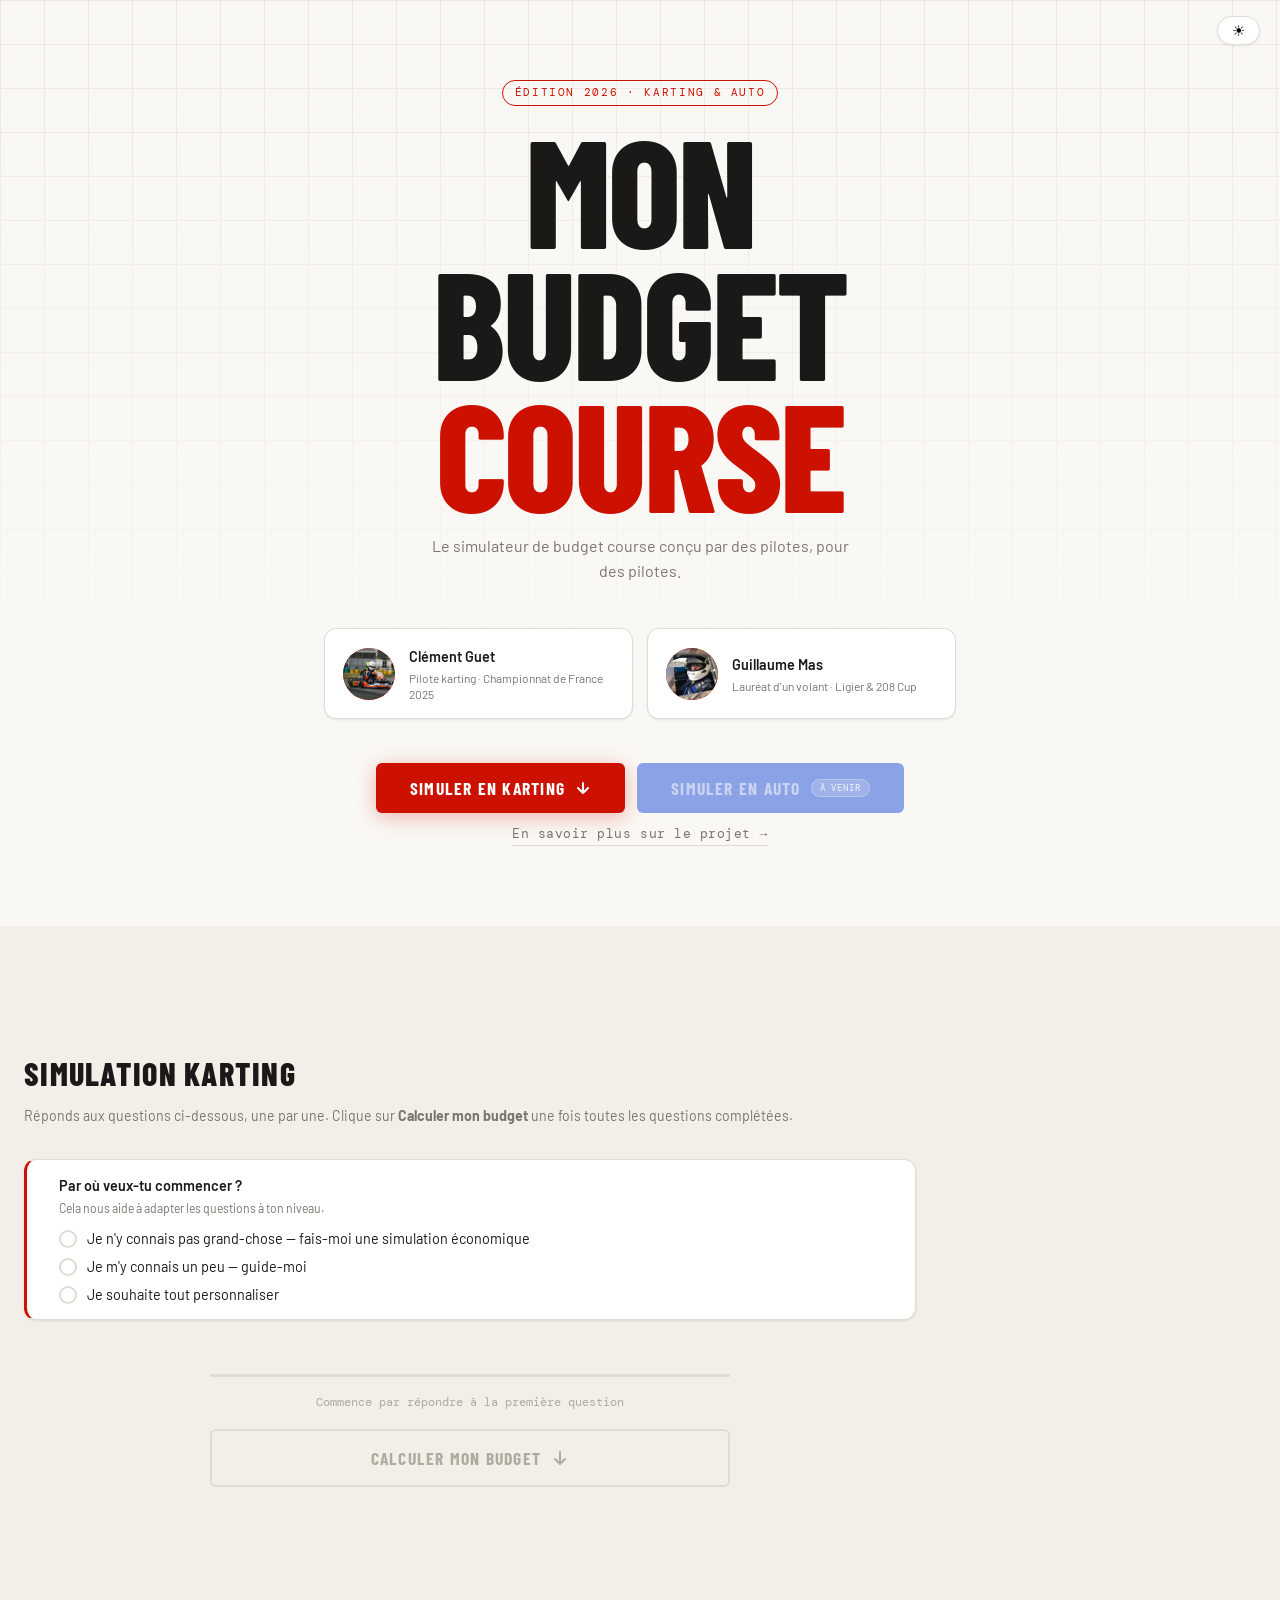
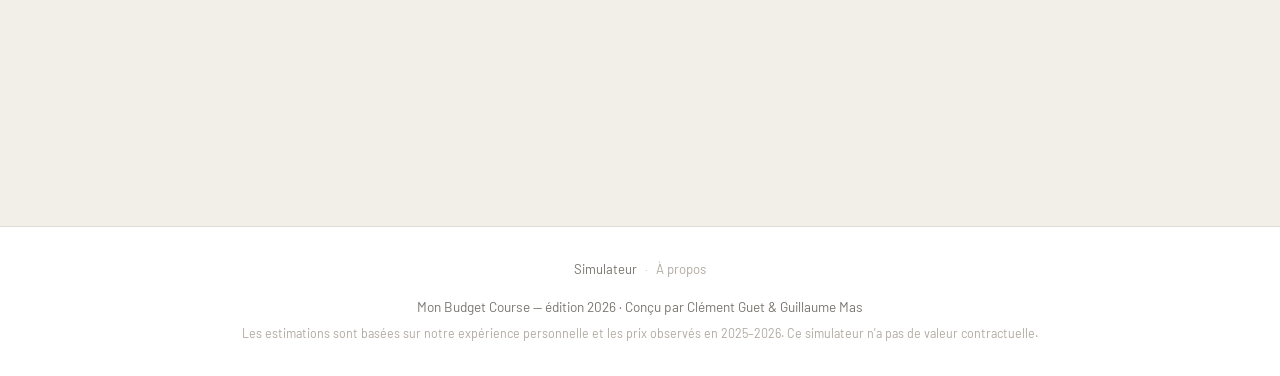
==== version-editorial/index.html @ 96cc93c7 "Refactor code structure for improved readability and maintainability" ====
<!DOCTYPE html>
<html lang="fr">
<head>
  <meta charset="UTF-8" />
  <meta name="viewport" content="width=device-width, initial-scale=1.0" />
  <title>Mon Budget Course — Simulateur karting & auto</title>
  <meta name="description" content="Estimez votre budget karting ou auto compétition. Un outil conçu par des pilotes, pour des pilotes." />
  <link rel="preconnect" href="https://fonts.googleapis.com" />
  <link rel="preconnect" href="https://fonts.gstatic.com" crossorigin />
  <link href="https://fonts.googleapis.com/css2?family=Barlow+Condensed:wght@600;700;800&family=Barlow:wght@400;500;600&family=DM+Mono:wght@400;500&display=swap" rel="stylesheet" />
  <link rel="stylesheet" href="style.css" />
  <!-- Données embarquées — aucun serveur requis -->
  <script src="../data/data.js"></script>
</head>
<body>

  <!-- ═══════════════════════════════════════════════════════
       BOUTON DARK MODE
  ══════════════════════════════════════════════════════════ -->
  <button id="theme-toggle" aria-label="Basculer le thème sombre / clair" title="Thème sombre / clair">
    <span class="icon-sun">☀</span>
    <span class="icon-moon">☾</span>
  </button>

  <!-- ═══════════════════════════════════════════════════════
       SECTION 1 — LANDING
  ══════════════════════════════════════════════════════════ -->
  <section id="landing">

    <!-- Hero background image (place img/hero.jpg dans le dossier img/) -->
    <div class="landing-hero-bg">
      <img src="../img/hero.jpg" alt="" onerror="this.parentElement.classList.add('no-img')" />
      <div class="landing-hero-overlay"></div>
    </div>

    <!-- Lignes de vitesse animées -->
    <div class="speed-lines" aria-hidden="true">
      <div class="sl sl-1"></div>
      <div class="sl sl-2"></div>
      <div class="sl sl-3"></div>
      <div class="sl sl-4"></div>
    </div>

    <div class="landing-content">

      <div class="landing-header">
        <span class="landing-tag">Édition 2026 · Karting &amp; Auto</span>
        <h1>Mon Budget<br /><em>Course</em></h1>
        <p class="landing-subtitle">Le simulateur de budget course conçu par des pilotes, pour des pilotes.</p>
      </div>

      <div class="landing-pilots">
        <div class="pilot-card">
          <div class="pilot-avatar">
            <img src="../img/cg.jpg" alt="Clément Guet" onerror="this.style.display='none';this.nextElementSibling.style.display='flex'" />
            <div class="pilot-initial" style="display:none">CG</div>
          </div>
          <div class="pilot-info">
            <strong>Clément Guet</strong>
            <span>Pilote karting · Championnat de France 2025</span>
          </div>
        </div>
        <div class="pilot-card">
          <div class="pilot-avatar">
            <img src="../img/gm.jpg" alt="Guillaume Mas" onerror="this.style.display='none';this.nextElementSibling.style.display='flex'" />
            <div class="pilot-initial" style="display:none">GM</div>
          </div>
          <div class="pilot-info">
            <strong>Guillaume Mas</strong>
            <span>Lauréat d'un volant · Ligier &amp; 208 Cup</span>
          </div>
        </div>
      </div>

      <div class="landing-cta">
        <div class="cta-buttons">
          <button class="btn-primary" onclick="document.getElementById('simulator').scrollIntoView({behavior:'smooth'})">
            Simuler en karting
            <svg width="16" height="16" viewBox="0 0 16 16" fill="none" aria-hidden="true">
              <path d="M8 3v10M3 8l5 5 5-5" stroke="currentColor" stroke-width="2" stroke-linecap="round" stroke-linejoin="round"/>
            </svg>
          </button>
          <button class="btn-auto-soon" disabled aria-disabled="true">
            Simuler en auto
            <span class="badge-soon">À venir</span>
          </button>
        </div>
        <a href="about.html" class="cta-about-link">En savoir plus sur le projet →</a>
      </div>

    </div>
  </section>

  <!-- ═══════════════════════════════════════════════════════
       SECTION 2 — SIMULATEUR
  ══════════════════════════════════════════════════════════ -->
  <section id="simulator">

    <!-- Lignes de vitesse décoratives -->
    <div class="speed-lines sim-speed-lines" aria-hidden="true">
      <div class="sl sl-5"></div>
      <div class="sl sl-6"></div>
      <div class="sl sl-7"></div>
    </div>

    <!-- Barre sticky avec budget en direct -->
    <div id="budget-bar" class="budget-bar--pending">
      <div class="budget-bar-inner">
        <div class="budget-bar-right">
          <span class="budget-bar-label">Budget estimé — Année 1</span>
          <span id="budget-bar-amount" class="budget-bar-amount">— €</span>
        </div>
      </div>
    </div>

    <div class="simulator-layout">

      <!-- Colonne questions -->
      <div class="simulator-questions">
        <div class="sim-header">
          <h2>Simulation karting</h2>
          <p class="sim-hint">Réponds aux questions ci-dessous, une par une. Clique sur <strong>Calculer mon budget</strong> une fois toutes les questions complétées.</p>
        </div>
        <div id="questions-panel">
          <!-- Questions générées par app.js -->
          <div class="questions-loading">Chargement des questions…</div>
        </div>

        <!-- Bouton calcul + barre de progression -->
        <div class="calculate-wrap" id="calculate-wrap">
          <div class="calculate-progress">
            <div class="calculate-progress-fill" id="calculate-progress-fill"></div>
          </div>
          <p class="calculate-progress-text" id="calculate-progress-text">Commence par répondre à la première question</p>
          <button class="btn-calculate" id="btn-calculate" disabled>
            Calculer mon budget
            <svg width="18" height="18" viewBox="0 0 18 18" fill="none" aria-hidden="true">
              <path d="M9 3v12M4 10l5 5 5-5" stroke="currentColor" stroke-width="2" stroke-linecap="round" stroke-linejoin="round"/>
            </svg>
          </button>
        </div>
      </div>

    </div>

    <!-- Tableau pleine largeur -->
    <div class="detail-fullwidth detail-hidden">
      <div class="detail-fullwidth-inner">
        <div id="detail-section" class="results-section">
          <h3 class="results-title">Détail des dépenses</h3>
          <div class="detail-table-wrapper">
            <table id="detail-table">
              <thead>
                <tr>
                  <th>Poste</th>
                  <th>Description</th>
                  <th class="col-type">Type</th>
                  <th class="col-amount">Montant</th>
                  <th class="col-gamme">Gamme</th>
                </tr>
              </thead>
              <tbody id="detail-tbody">
                <tr class="table-empty">
                  <td colspan="5">Répondez aux questions pour voir le détail des dépenses.</td>
                </tr>
              </tbody>
            </table>
          </div>
          <p class="table-note">* Les montants marqués « estimation » sont basés sur notre expérience et peuvent varier.</p>
        </div>
      </div>
    </div>

  </section>

  <!-- ═══════════════════════════════════════════════════════
       FOOTER
  ══════════════════════════════════════════════════════════ -->
  <footer id="site-footer">
    <div class="footer-links">
      <a href="index.html" class="footer-link footer-link--active">Simulateur</a>
      <span class="footer-sep">·</span>
      <a href="about.html" class="footer-link">À propos</a>
    </div>
    <p>Mon Budget Course — édition 2026 · Conçu par Clément Guet &amp; Guillaume Mas</p>
    <p class="footer-note">Les estimations sont basées sur notre expérience personnelle et les prix observés en 2025–2026. Ce simulateur n'a pas de valeur contractuelle.</p>
  </footer>

  <!-- Tooltip global -->
  <div id="tooltip" hidden role="tooltip"></div>

  <!-- ═══════════════════════════════════════════════════════
       MODALE DON
  ══════════════════════════════════════════════════════════ -->
  <div id="donation-overlay" class="donation-overlay" hidden role="dialog" aria-modal="true" aria-labelledby="donation-title">
    <div class="donation-modal">
      <button class="donation-close" id="donation-close" aria-label="Fermer">&#x2715;</button>
      <div class="donation-flag">🏁</div>
      <h2 class="donation-title" id="donation-title">Vous avez votre budget.<br>Soutenez ceux qui l'ont <em>bâti</em>.</h2>
      <p class="donation-body">Ces chiffres, Clément et Guillaume les ont rassemblés en courant eux-mêmes. Ce simulateur, c'est leur bénévolat — parce que le sport auto mérite davantage de transparence.</p>
      <div class="donation-amount-block">
        <div class="donation-amount" id="donation-amount">—</div>
        <div class="donation-amount-desc">soit 1% de votre saison — pour en financer une autre</div>
      </div>
      <div class="donation-btns">
        <a href="https://www.paypal.me/PLACEHOLDER" target="_blank" rel="noopener noreferrer" class="btn-donate" id="btn-donate">
          Soutenir Clément &amp; Guillaume
          <svg width="14" height="14" viewBox="0 0 14 14" fill="none" aria-hidden="true"><path d="M3 7h8M8 4l3 3-3 3" stroke="currentColor" stroke-width="1.8" stroke-linecap="round" stroke-linejoin="round"/></svg>
        </a>
        <button class="btn-donate-skip" id="donation-skip">Non merci, continuer</button>
      </div>
    </div>
  </div>

  <script src="../app.js"></script>
</body>
</html>
---- version-editorial/style.css ----
/* ============================================================
   Mon Budget Course — style.css
   Thème clair par défaut + toggle dark via body.dark
   Polices : Barlow Condensed (titres) · Barlow (corps) · DM Mono (chiffres)
   ============================================================ */

/* ── Variables ─────────────────────────────────────────────── */
:root {
  --bg:           #FAF8F4;
  --bg-alt:       #F2EFE9;
  --surface:      #FFFFFF;
  --surface-2:    #F7F4F0;
  --border:       #E0DBD3;
  --border-light: #EDE9E3;

  --accent:       #CC1100;
  --accent-dim:   #991000;
  --accent-light: #FFF0EE;

  --text:         #1A1917;
  --text-muted:   #7A756E;
  --text-faint:   #B0AA9F;

  --font-display: 'Barlow Condensed', sans-serif;
  --font-body:    'Barlow', sans-serif;
  --font-mono:    'DM Mono', monospace;

  --radius:       6px;
  --radius-lg:    12px;
  --shadow-sm:    0 1px 3px rgba(0,0,0,.06), 0 1px 2px rgba(0,0,0,.04);
  --shadow-md:    0 4px 16px rgba(0,0,0,.08);

  --transition:   220ms cubic-bezier(0.4, 0, 0.2, 1);
}

body.dark {
  --bg:           #0F0F0E;
  --bg-alt:       #171714;
  --surface:      #1C1B18;
  --surface-2:    #242320;
  --border:       #2E2C28;
  --border-light: #262420;

  --accent:       #E8230F;
  --accent-dim:   #CC1100;
  --accent-light: #2A0B08;

  --text:         #F0ECE4;
  --text-muted:   #908A80;
  --text-faint:   #504C46;

  --shadow-sm:    0 1px 3px rgba(0,0,0,.3);
  --shadow-md:    0 4px 20px rgba(0,0,0,.4);
}

/* ── Reset & base ───────────────────────────────────────────── */
*, *::before, *::after {
  box-sizing: border-box;
  margin: 0;
  padding: 0;
}

html {
  scroll-behavior: smooth;
  font-size: 16px;
}

body {
  font-family: var(--font-body);
  background: var(--bg);
  color: var(--text);
  line-height: 1.6;
  transition: background var(--transition), color var(--transition);
  -webkit-font-smoothing: antialiased;
}

/* ── Theme toggle ───────────────────────────────────────────── */
#theme-toggle {
  position: fixed;
  top: 16px;
  right: 20px;
  z-index: 200;
  background: var(--surface);
  border: 1px solid var(--border);
  border-radius: 99px;
  padding: 6px 14px;
  cursor: pointer;
  font-size: 15px;
  line-height: 1;
  box-shadow: var(--shadow-sm);
  transition: background var(--transition), border-color var(--transition), box-shadow var(--transition);
  display: flex;
  align-items: center;
  gap: 4px;
}

#theme-toggle:hover {
  box-shadow: var(--shadow-md);
}

body:not(.dark) .icon-moon,
body.dark .icon-sun {
  display: none;
}

/* ═══════════════════════════════════════════════════════════
   LANDING
═══════════════════════════════════════════════════════════ */
#landing {
  position: relative;
  min-height: 100vh;
  display: flex;
  align-items: center;
  justify-content: center;
  overflow: hidden;
  background: var(--bg);
}

/* ── Hero bg ──────────────────────────────────────────────── */
.landing-hero-bg {
  position: absolute;
  inset: 0;
  overflow: hidden;
}

.landing-hero-bg img {
  width: 100%;
  height: 100%;
  object-fit: cover;
  opacity: 0.16;
  filter: saturate(0.5);
}

body.dark .landing-hero-bg img {
  opacity: 0.28;
  filter: saturate(0.4) brightness(0.7);
}

.landing-hero-bg.no-img img { display: none; }

.landing-hero-bg.no-img::before {
  content: '';
  position: absolute;
  inset: 0;
  background-image:
    linear-gradient(var(--border) 1px, transparent 1px),
    linear-gradient(90deg, var(--border) 1px, transparent 1px);
  background-size: 44px 44px;
  opacity: 0.5;
}

.landing-hero-overlay {
  position: absolute;
  inset: 0;
  background: linear-gradient(to bottom, transparent 0%, var(--bg) 82%);
}

/* ── Speed lines ──────────────────────────────────────────── */
.speed-lines {
  position: absolute;
  inset: 0;
  pointer-events: none;
  overflow: hidden;
}

.sl {
  position: absolute;
  height: 1.5px;
  background: linear-gradient(90deg, transparent, var(--accent), transparent);
  border-radius: 1px;
  opacity: 0;
  animation: speedLine var(--sl-dur, 2.2s) var(--sl-delay, 0s) ease-in-out infinite;
}

.sl-1 { top: 20%; width: 100px; --sl-dur: 2.2s; --sl-delay: 0s;    left: 0; }
.sl-2 { top: 37%; width: 160px; --sl-dur: 1.9s; --sl-delay: 0.65s; left: 0; }
.sl-3 { top: 63%; width: 80px;  --sl-dur: 2.6s; --sl-delay: 1.2s;  left: 0; }
.sl-4 { top: 80%; width: 130px; --sl-dur: 2.0s; --sl-delay: 0.35s; left: 0; }

@keyframes speedLine {
  0%   { transform: translateX(-180px); opacity: 0; }
  12%  { opacity: 0.28; }
  75%  { opacity: 0.08; }
  100% { transform: translateX(110vw);  opacity: 0; }
}

/* ── Landing content ──────────────────────────────────────── */
.landing-content {
  position: relative;
  z-index: 1;
  display: flex;
  flex-direction: column;
  align-items: center;
  gap: 44px;
  padding: 80px 24px;
  max-width: 680px;
  width: 100%;
  text-align: center;
}

/* ── Header landing ───────────────────────────────────────── */
.landing-header {
  display: flex;
  flex-direction: column;
  align-items: center;
  gap: 16px;
  animation: fadeUp 0.6s ease both;
}

.landing-tag {
  display: inline-block;
  font-family: var(--font-mono);
  font-size: 11px;
  text-transform: uppercase;
  letter-spacing: 0.15em;
  color: var(--accent);
  border: 1px solid var(--accent);
  border-radius: 99px;
  padding: 3px 12px;
}

.landing-header h1 {
  font-family: var(--font-display);
  font-size: clamp(4rem, 12vw, 9.5rem);
  font-weight: 800;
  line-height: 0.87;
  letter-spacing: -0.02em;
  color: var(--text);
  text-transform: uppercase;
}

.landing-header h1 em {
  font-style: normal;
  color: var(--accent);
  display: block;
}

.landing-subtitle {
  font-size: 1rem;
  color: var(--text-muted);
  max-width: 420px;
  line-height: 1.55;
}

/* ── Pilot cards ──────────────────────────────────────────── */
.landing-pilots {
  display: grid;
  grid-template-columns: repeat(2, 1fr);
  gap: 14px;
  width: 100%;
  animation: fadeUp 0.6s 0.12s ease both;
}

.pilot-card {
  background: var(--surface);
  border: 1px solid var(--border);
  border-radius: var(--radius-lg);
  padding: 16px 18px;
  display: flex;
  align-items: center;
  gap: 14px;
  box-shadow: var(--shadow-sm);
  text-align: left;
  transition: background var(--transition), border-color var(--transition),
              transform var(--transition), box-shadow var(--transition);
}

.pilot-card:hover {
  transform: translateY(-2px);
  box-shadow: var(--shadow-md);
}

.pilot-avatar {
  width: 52px;
  height: 52px;
  border-radius: 50%;
  overflow: hidden;
  flex-shrink: 0;
  position: relative;
  background: var(--accent);
}

.pilot-avatar img {
  width: 100%;
  height: 100%;
  object-fit: cover;
  display: block;
  border-radius: 50%;
}

.pilot-initial {
  position: absolute;
  inset: 0;
  display: flex;
  align-items: center;
  justify-content: center;
  color: #fff;
  font-family: var(--font-display);
  font-weight: 700;
  font-size: 0.9rem;
  letter-spacing: 0.05em;
  background: var(--accent);
  border-radius: 50%;
}

.pilot-info {
  display: flex;
  flex-direction: column;
  gap: 2px;
}

.pilot-info strong {
  font-size: 0.9rem;
  font-weight: 600;
  color: var(--text);
}

.pilot-info span {
  font-size: 0.75rem;
  color: var(--text-muted);
  line-height: 1.35;
}

/* ── CTA ──────────────────────────────────────────────────── */
.landing-cta {
  display: flex;
  flex-direction: column;
  align-items: center;
  gap: 10px;
  animation: fadeUp 0.6s 0.22s ease both;
}

.cta-buttons {
  display: flex;
  gap: 12px;
  flex-wrap: wrap;
  justify-content: center;
}

.btn-primary {
  display: inline-flex;
  align-items: center;
  gap: 10px;
  background: var(--accent);
  color: #fff;
  font-family: var(--font-display);
  font-size: 1.1rem;
  font-weight: 700;
  text-transform: uppercase;
  letter-spacing: 0.07em;
  border: none;
  border-radius: var(--radius);
  padding: 14px 34px;
  cursor: pointer;
  transition: background var(--transition), transform var(--transition), box-shadow var(--transition);
  box-shadow: 0 4px 20px rgba(204, 17, 0, 0.3);
}

.btn-primary:hover {
  background: var(--accent-dim);
  transform: translateY(-2px);
  box-shadow: 0 8px 28px rgba(204, 17, 0, 0.38);
}

.btn-primary:active {
  transform: translateY(0);
}

.btn-auto-soon {
  display: inline-flex;
  align-items: center;
  gap: 10px;
  background: #1D4ED8;
  color: rgba(255, 255, 255, 0.55);
  font-family: var(--font-display);
  font-size: 1.1rem;
  font-weight: 700;
  text-transform: uppercase;
  letter-spacing: 0.07em;
  border: none;
  border-radius: var(--radius);
  padding: 14px 34px;
  cursor: not-allowed;
  opacity: 0.5;
}

.badge-soon {
  font-family: var(--font-mono);
  font-size: 0.58rem;
  font-weight: 500;
  text-transform: uppercase;
  letter-spacing: 0.1em;
  background: rgba(255, 255, 255, 0.18);
  border: 1px solid rgba(255, 255, 255, 0.28);
  border-radius: 99px;
  padding: 2px 8px;
  color: rgba(255, 255, 255, 0.75);
  white-space: nowrap;
}

.cta-note {
  font-size: 0.78rem;
  color: var(--text-faint);
  font-family: var(--font-mono);
}

.cta-about-link {
  font-size: 0.82rem;
  color: var(--text-muted);
  text-decoration: none;
  font-family: var(--font-mono);
  letter-spacing: 0.04em;
  border-bottom: 1px solid var(--border);
  padding-bottom: 1px;
  transition: color var(--transition), border-color var(--transition);
}

.cta-about-link:hover {
  color: var(--accent);
  border-color: var(--accent);
}

/* ── About top bar (page À propos) ──────────────────────── */
.about-top-bar {
  position: fixed;
  top: 16px;
  left: 20px;
  right: 20px;
  z-index: 200;
  display: flex;
  align-items: center;
  justify-content: space-between;
  pointer-events: none;
}

.about-top-bar > * {
  pointer-events: auto;
}

.about-back-link {
  display: inline-flex;
  align-items: center;
  gap: 7px;
  font-family: var(--font-mono);
  font-size: 0.75rem;
  text-transform: uppercase;
  letter-spacing: 0.1em;
  color: var(--text-muted);
  text-decoration: none;
  background: var(--surface);
  border: 1px solid var(--border);
  border-radius: 99px;
  padding: 6px 14px 6px 10px;
  box-shadow: var(--shadow-sm);
  transition: background var(--transition), color var(--transition), box-shadow var(--transition);
}

.about-back-link:hover {
  color: var(--accent);
  background: var(--accent-light);
  border-color: var(--accent);
  box-shadow: var(--shadow-md);
}

/* Restore fixed theme toggle on about page */
.about-top-bar #theme-toggle {
  position: static;
}

/* ═══════════════════════════════════════════════════════════
   SIMULATEUR
═══════════════════════════════════════════════════════════ */
#simulator {
  position: relative;
  background: var(--bg-alt);
  min-height: 100vh;
  padding-bottom: 80px;
  transition: background var(--transition);
}

/* ── Sticky budget bar ──────────────────────────────────────── */
#budget-bar {
  position: sticky;
  top: 0;
  z-index: 100;
  background: var(--surface);
  border-bottom: 1px solid var(--border);
  box-shadow: var(--shadow-sm);
  opacity: 0;
  transform: translateY(-100%);
  pointer-events: none;
  transition: opacity 0.35s ease, transform 0.35s ease, background var(--transition), border-color var(--transition);
}

#budget-bar.budget-bar--visible {
  opacity: 1;
  transform: translateY(0);
  pointer-events: auto;
}

.budget-bar-inner {
  max-width: 1300px;
  margin: 0 auto;
  padding: 10px 24px;
  display: flex;
  align-items: center;
  justify-content: space-between;
  gap: 16px;
}

.budget-bar-right {
  display: flex;
  flex-direction: column;
  align-items: flex-end;
  gap: 1px;
  transition: opacity 0.3s;
}

/* Griser seulement le montant quand pas encore calculé */
#budget-bar.budget-bar--pending .budget-bar-right {
  opacity: 0.38;
}

.budget-bar-label {
  font-size: 0.75rem;
  color: var(--text-muted);
  font-family: var(--font-mono);
  text-transform: uppercase;
  letter-spacing: 0.05em;
}

.budget-bar-amount {
  font-family: var(--font-mono);
  font-size: 1.25rem;
  font-weight: 500;
  color: var(--accent);
  transition: color var(--transition);
}

/* ── Switch éco/premium dans le tableau ───────────────────── */
.col-gamme {
  width: 80px;
  text-align: center;
  white-space: nowrap;
}

.gamme-switch {
  display: inline-flex;
  align-items: center;
  gap: 6px;
  background: none;
  border: none;
  cursor: pointer;
  padding: 2px 0;
  font-family: var(--font-mono);
  font-size: 0.72rem;
  color: var(--text-muted);
  transition: color var(--transition);
}

.gamme-switch-track {
  display: inline-block;
  width: 28px;
  height: 15px;
  border-radius: 99px;
  background: var(--border);
  position: relative;
  transition: background var(--transition);
  flex-shrink: 0;
}

.gamme-switch-knob {
  position: absolute;
  top: 2px;
  left: 2px;
  width: 11px;
  height: 11px;
  border-radius: 50%;
  background: var(--text-faint);
  transition: transform var(--transition), background var(--transition);
}

.gamme-switch--on .gamme-switch-track {
  background: var(--accent);
}

.gamme-switch--on .gamme-switch-knob {
  transform: translateX(13px);
  background: #fff;
}

.gamme-switch--on {
  color: var(--accent);
}

.gamme-switch:hover .gamme-switch-track {
  background: var(--text-muted);
}

.gamme-switch--on:hover .gamme-switch-track {
  background: var(--accent-dim);
}

/* ── Layout simulateur ──────────────────────────────────────── */
.simulator-layout {
  max-width: 1300px;
  margin: 0 auto;
  padding: 48px 24px 0;
  display: grid;
  grid-template-columns: 1fr 300px;
  gap: 40px;
  align-items: start;
}

/* ── En-tête simulateur ─────────────────────────────────────── */
.sim-header {
  margin-bottom: 32px;
}

.sim-header h2 {
  font-family: var(--font-display);
  font-size: 2rem;
  font-weight: 800;
  text-transform: uppercase;
  letter-spacing: 0.04em;
  color: var(--text);
}

.sim-hint {
  font-size: 0.88rem;
  color: var(--text-muted);
  margin-top: 6px;
}

/* ── Groupes de questions ───────────────────────────────────── */
.question-group {
  margin-bottom: 40px;
}

.question-group-title {
  font-family: var(--font-display);
  font-size: 0.8rem;
  font-weight: 700;
  text-transform: uppercase;
  letter-spacing: 0.12em;
  color: var(--text-faint);
  padding-bottom: 12px;
  border-bottom: 1px solid var(--border-light);
  margin-bottom: 20px;
  cursor: pointer;
  user-select: none;
  display: flex;
  align-items: center;
  justify-content: space-between;
  gap: 8px;
}

/* ── Carte question ─────────────────────────────────────────── */
.question-card {
  background: var(--surface);
  border: 1px solid var(--border);
  border-left: 3px solid var(--accent);
  border-radius: var(--radius-lg);
  padding: 14px 32px;
  margin-bottom: 14px;
  box-shadow: var(--shadow-sm);
  overflow: hidden;
  transition:
    background var(--transition),
    border-color var(--transition),
    box-shadow var(--transition),
    opacity var(--transition),
    max-height 0.35s ease,
    margin-bottom 0.35s ease,
    padding 0.35s ease;
}

.question-card.hidden {
  max-height: 0 !important;
  opacity: 0;
  padding-top: 0;
  padding-bottom: 0;
  margin-bottom: 0;
  border-width: 0;
  pointer-events: none;
}

.question-label {
  font-weight: 600;
  font-size: 0.9rem;
  color: var(--text);
  margin-bottom: 2px;
}

.question-hint {
  font-size: 0.76rem;
  color: var(--text-muted);
  margin-bottom: 10px;
}

/* ── Radio / Checkbox options ───────────────────────────────── */
.options-list {
  display: flex;
  flex-direction: column;
  gap: 8px;
}

.option-item {
  display: flex;
  align-items: center;
  gap: 10px;
}

.option-item input[type="radio"],
.option-item input[type="checkbox"] {
  appearance: none;
  -webkit-appearance: none;
  width: 18px;
  height: 18px;
  border: 2px solid var(--border);
  border-radius: 50%;
  flex-shrink: 0;
  cursor: pointer;
  transition: border-color var(--transition), background var(--transition);
  position: relative;
}

.option-item input[type="checkbox"] {
  border-radius: 4px;
}

.option-item input[type="radio"]:checked,
.option-item input[type="checkbox"]:checked {
  border-color: var(--accent);
  background: var(--accent);
}

.option-item input[type="radio"]:checked::after {
  content: '';
  display: block;
  width: 6px;
  height: 6px;
  border-radius: 50%;
  background: #fff;
  position: absolute;
  top: 50%;
  left: 50%;
  transform: translate(-50%, -50%);
}

.option-item input[type="checkbox"]:checked::after {
  content: '✓';
  display: block;
  color: #fff;
  font-size: 11px;
  font-weight: 700;
  position: absolute;
  top: 50%;
  left: 50%;
  transform: translate(-50%, -50%);
  line-height: 1;
}

.option-item label {
  font-size: 0.9rem;
  color: var(--text);
  cursor: pointer;
  line-height: 1.4;
}

/* ── Number input ───────────────────────────────────────────── */
.number-input-wrapper {
  display: flex;
  align-items: center;
  gap: 12px;
}

.number-input-wrapper input[type="number"] {
  width: 100px;
  font-family: var(--font-mono);
  font-size: 1.1rem;
  font-weight: 500;
  background: var(--bg-alt);
  border: 1px solid var(--border);
  border-radius: var(--radius);
  padding: 8px 14px;
  color: var(--text);
  transition: border-color var(--transition), background var(--transition);
  -moz-appearance: textfield;
}

.number-input-wrapper input[type="number"]::-webkit-inner-spin-button,
.number-input-wrapper input[type="number"]::-webkit-outer-spin-button {
  opacity: 0;
}

.number-input-wrapper input[type="number"]:focus {
  outline: none;
  border-color: var(--accent);
}

.number-stepper {
  display: flex;
  gap: 4px;
}

.number-stepper button {
  width: 32px;
  height: 32px;
  border: 1px solid var(--border);
  border-radius: var(--radius);
  background: var(--surface);
  color: var(--text);
  font-size: 1rem;
  cursor: pointer;
  transition: background var(--transition), border-color var(--transition);
  display: flex;
  align-items: center;
  justify-content: center;
}

.number-stepper button:hover {
  background: var(--accent-light);
  border-color: var(--accent);
  color: var(--accent);
}

/* ── Select ─────────────────────────────────────────────────── */
.question-select {
  width: 100%;
  max-width: 320px;
  font-family: var(--font-body);
  font-size: 0.9rem;
  background: var(--bg-alt);
  border: 1px solid var(--border);
  border-radius: var(--radius);
  padding: 9px 14px;
  color: var(--text);
  cursor: pointer;
  transition: border-color var(--transition), background var(--transition);
  appearance: none;
  -webkit-appearance: none;
  background-image: url("data:image/svg+xml,%3Csvg xmlns='http://www.w3.org/2000/svg' width='12' height='8' viewBox='0 0 12 8'%3E%3Cpath d='M1 1l5 5 5-5' stroke='%237A756E' stroke-width='1.5' fill='none' stroke-linecap='round'/%3E%3C/svg%3E");
  background-repeat: no-repeat;
  background-position: right 12px center;
  padding-right: 32px;
}

.question-select:focus {
  outline: none;
  border-color: var(--accent);
}

/* ── Endurance input ────────────────────────────────────────── */
.endurance-grid {
  display: flex;
  flex-direction: column;
  gap: 10px;
}

.endurance-row {
  display: flex;
  align-items: center;
  gap: 8px;
}

.endurance-row label {
  font-family: var(--font-mono);
  font-size: 0.82rem;
  width: 40px;
  color: var(--text-muted);
  font-weight: 500;
  flex-shrink: 0;
}

.endurance-row input[type="number"] {
  width: 80px;
  font-family: var(--font-mono);
  font-size: 0.95rem;
  background: var(--bg-alt);
  border: 1px solid var(--border);
  border-radius: var(--radius);
  padding: 7px 12px;
  color: var(--text);
  transition: border-color var(--transition), background var(--transition);
  -moz-appearance: textfield;
}

.endurance-row input[type="number"]::-webkit-inner-spin-button,
.endurance-row input[type="number"]::-webkit-outer-spin-button {
  opacity: 0;
}

.endurance-row input[type="number"]:focus {
  outline: none;
  border-color: var(--accent);
}

.endurance-row span {
  font-size: 0.82rem;
  color: var(--text-faint);
}

/* Loading state */
.questions-loading {
  padding: 40px;
  text-align: center;
  color: var(--text-muted);
  font-size: 0.9rem;
  font-family: var(--font-mono);
}

/* ═══════════════════════════════════════════════════════════
   RÉSULTATS
═══════════════════════════════════════════════════════════ */

.results-section {
  background: var(--surface);
  border: 1px solid var(--border);
  border-radius: var(--radius-lg);
  padding: 24px;
  box-shadow: var(--shadow-sm);
  transition: background var(--transition), border-color var(--transition);
}

.results-title {
  font-family: var(--font-display);
  font-size: 0.85rem;
  font-weight: 700;
  text-transform: uppercase;
  letter-spacing: 0.1em;
  color: var(--text-faint);
  margin-bottom: 16px;
}

/* ── Totaux ─────────────────────────────────────────────────── */
.totals-grid {
  display: flex;
  flex-direction: column;
  gap: 10px;
}

.total-row {
  display: flex;
  align-items: baseline;
  justify-content: space-between;
  gap: 16px;
}

.total-row-label {
  font-size: 0.9rem;
  color: var(--text-muted);
}

.total-row-amount {
  font-family: var(--font-mono);
  font-size: 1rem;
  font-weight: 500;
  color: var(--text);
  white-space: nowrap;
}

.total-row--grand {
  border-top: 1px solid var(--border);
  padding-top: 10px;
  margin-top: 4px;
}

.total-row--grand .total-row-label {
  font-weight: 600;
  color: var(--text);
  font-size: 0.95rem;
}

.total-row--grand .total-row-amount {
  font-size: 1.5rem;
  color: var(--accent);
}

/* ── Tableau détaillé ───────────────────────────────────────── */
.detail-table-wrapper {
  overflow-x: auto;
  border-radius: var(--radius);
  margin-bottom: 8px;
}

#detail-table {
  width: 100%;
  border-collapse: collapse;
  font-size: 0.82rem;
}

#detail-table thead th {
  font-family: var(--font-mono);
  font-size: 0.7rem;
  font-weight: 500;
  text-transform: uppercase;
  letter-spacing: 0.08em;
  color: var(--text-faint);
  text-align: left;
  padding: 8px 10px;
  border-bottom: 1px solid var(--border);
  white-space: nowrap;
}

#detail-table td {
  padding: 9px 10px;
  vertical-align: top;
  border-bottom: 1px solid var(--border-light);
  line-height: 1.4;
}

#detail-table tbody tr:last-child td {
  border-bottom: none;
}

#detail-table tbody tr:hover td {
  background: var(--bg-alt);
}

#detail-table tbody tr:nth-child(even) td {
  background: var(--surface-2);
}

#detail-table tbody tr:nth-child(even):hover td {
  background: var(--bg-alt);
}

.col-type {
  white-space: nowrap;
}

.col-amount {
  text-align: right;
  white-space: nowrap;
  font-family: var(--font-mono);
  font-size: 0.85rem;
  font-weight: 500;
}

.td-category {
  color: var(--text-muted);
  font-size: 0.78rem;
  white-space: nowrap;
}

.td-desc {
  color: var(--text);
}

.td-type-badge {
  display: inline-block;
  font-family: var(--font-mono);
  font-size: 0.68rem;
  text-transform: uppercase;
  letter-spacing: 0.08em;
  padding: 2px 7px;
  border-radius: 99px;
  background: var(--bg-alt);
  color: var(--text-muted);
  border: 1px solid var(--border-light);
  white-space: nowrap;
}

.td-type-badge.badge-invest {
  background: var(--accent-light);
  color: var(--accent);
  border-color: transparent;
}

.td-amount {
  color: var(--text);
}

/* Séparateur de section dans le tableau */
#detail-table tr.section-header td {
  background: var(--bg-alt);
  font-family: var(--font-display);
  font-size: 0.72rem;
  font-weight: 700;
  text-transform: uppercase;
  letter-spacing: 0.1em;
  color: var(--text-faint);
  padding: 10px 10px 6px;
  border-bottom: 1px solid var(--border);
}

.table-empty td {
  text-align: center;
  color: var(--text-muted);
  padding: 32px 16px;
  font-size: 0.88rem;
}

.table-note {
  font-size: 0.75rem;
  color: var(--text-faint);
  font-style: italic;
}

/* ── Total dans le tableau ──────────────────────────────────── */
#detail-table tr.row-grand-total td {
  border-top: 2px solid var(--border);
  font-weight: 600;
  font-size: 0.9rem;
  background: var(--surface) !important;
}

#detail-table tr.row-grand-total .td-amount {
  font-family: var(--font-mono);
  color: var(--accent);
  font-size: 1rem;
}

/* ═══════════════════════════════════════════════════════════
   DÉTAIL PLEINE LARGEUR
═══════════════════════════════════════════════════════════ */
.detail-fullwidth {
  margin-top: 48px;
  border-top: 1px solid var(--border);
  transition: background var(--transition);
}

.detail-fullwidth-inner {
  max-width: 860px;
  margin: 0 auto;
  padding: 0 24px 80px;
}

/* ═══════════════════════════════════════════════════════════
   PILLS — options inline compactes (Oui / Non / courts)
═══════════════════════════════════════════════════════════ */
.options-inline {
  display: flex;
  gap: 8px;
  flex-wrap: wrap;
}

.option-toggle {
  padding: 6px 20px;
  border: 1.5px solid var(--border);
  border-radius: 99px;
  background: transparent;
  color: var(--text-muted);
  font-family: var(--font-body);
  font-size: 0.875rem;
  cursor: pointer;
  transition: border-color var(--transition), color var(--transition), background var(--transition);
  white-space: nowrap;
}

.option-toggle:hover {
  border-color: var(--accent);
  color: var(--accent);
}

.option-toggle.selected {
  background: var(--accent);
  border-color: var(--accent);
  color: #fff;
  font-weight: 600;
}

/* ═══════════════════════════════════════════════════════════
   SECTIONS REPLIABLES
═══════════════════════════════════════════════════════════ */
.question-group-title {
  cursor: pointer;
  user-select: none;
  display: flex;
  align-items: center;
  justify-content: space-between;
  gap: 8px;
}

.group-chevron {
  flex-shrink: 0;
  transition: transform 0.3s ease;
  color: var(--text-faint);
}

.question-group.collapsed .group-chevron {
  transform: rotate(-90deg);
}

.question-group-body {
  overflow: hidden;
  max-height: 9999px;
  transition: max-height 0.4s ease;
}

.question-group.collapsed .question-group-body {
  max-height: 0;
}

/* ═══════════════════════════════════════════════════════════
   ANIMATIONS RACING
═══════════════════════════════════════════════════════════ */
@keyframes cardSlideIn {
  from {
    opacity: 0;
    transform: translateX(-14px);
  }
  to {
    opacity: 1;
    transform: translateX(0);
  }
}

.question-card {
  animation: none;
}

.question-card:not(.card-locked):hover {
  box-shadow: var(--shadow-md);
}

@keyframes pulseBudget {
  0%, 100% { transform: scale(1); }
  40%       { transform: scale(1.07); color: var(--accent-dim); }
}

.budget-bar-amount.pulse {
  animation: pulseBudget 0.35s ease;
}

/* ═══════════════════════════════════════════════════════════
   TOOLTIP PRODUIT
═══════════════════════════════════════════════════════════ */
#tooltip {
  position: fixed;
  z-index: 9000;
  background: var(--surface);
  color: var(--text-base);
  font-family: var(--font-body);
  font-size: 0.82rem;
  line-height: 1.5;
  padding: 10px 14px;
  border-radius: 8px;
  max-width: 320px;
  white-space: normal;
  word-break: break-word;
  border: 1px solid var(--border);
  box-shadow: 0 8px 24px rgba(0,0,0,.18), 0 2px 6px rgba(0,0,0,.10);
  pointer-events: none;
  opacity: 0;
  transform: translateY(4px);
  transition: opacity 0.15s ease, transform 0.15s ease;
}

#tooltip.tooltip--visible {
  opacity: 1;
  transform: translateY(0);
}

#tooltip[hidden] {
  display: none;
}

body.dark #tooltip {
  box-shadow: 0 8px 24px rgba(0,0,0,.5), 0 2px 6px rgba(0,0,0,.3);
}

/* ═══════════════════════════════════════════════════════════
   FOOTER
═══════════════════════════════════════════════════════════ */
#site-footer {
  border-top: 1px solid var(--border);
  padding: 32px 24px;
  text-align: center;
  display: flex;
  flex-direction: column;
  gap: 6px;
  background: var(--surface);
  transition: background var(--transition), border-color var(--transition);
}

#site-footer p {
  font-size: 0.85rem;
  color: var(--text-muted);
}

.footer-note {
  font-size: 0.78rem !important;
  color: var(--text-faint) !important;
}

/* ═══════════════════════════════════════════════════════════
   ANIMATIONS
═══════════════════════════════════════════════════════════ */
@keyframes fadeUp {
  from {
    opacity: 0;
    transform: translateY(20px);
  }
  to {
    opacity: 1;
    transform: translateY(0);
  }
}

/* ═══════════════════════════════════════════════════════════
   RESPONSIVE
═══════════════════════════════════════════════════════════ */
@media (max-width: 1024px) {
  .simulator-layout {
    padding: 32px 20px 0;
  }
}

@media (max-width: 640px) {
  #landing {
    padding: 80px 16px 60px;
    gap: 40px;
  }

  .landing-pilots {
    grid-template-columns: 1fr;
    max-width: 100%;
  }

  .simulator-layout {
    padding: 24px 16px 0;
  }

  .question-card {
    padding: 14px 14px;
  }

  .options-list {
    grid-template-columns: 1fr;
  }

  .budget-bar-inner {
    padding: 8px 16px;
    flex-wrap: wrap;
    gap: 8px;
  }

  .budget-bar-amount {
    font-size: 1.05rem;
  }

  .gamme-btn {
    padding: 4px 10px;
    font-size: 0.78rem;
  }

  .calculate-wrap {
    max-width: 100%;
  }
}

/* ═══════════════════════════════════════════════════════════
   NAVIGATION
═══════════════════════════════════════════════════════════ */
#site-nav {
  position: sticky;
  top: 0;
  z-index: 300;
  background: rgba(250, 248, 244, 0.85);
  backdrop-filter: blur(12px);
  -webkit-backdrop-filter: blur(12px);
  border-bottom: 1px solid var(--border-light);
  transition: background var(--transition), border-color var(--transition);
}

body.dark #site-nav {
  background: rgba(15, 15, 14, 0.88);
}

.nav-inner {
  max-width: 1300px;
  margin: 0 auto;
  padding: 0 24px;
  height: 56px;
  display: flex;
  align-items: center;
  gap: 24px;
}

.nav-logo {
  font-family: var(--font-display);
  font-size: 1.35rem;
  font-weight: 800;
  letter-spacing: 0.06em;
  text-decoration: none;
  color: var(--text);
  text-transform: uppercase;
  flex-shrink: 0;
  transition: opacity var(--transition);
}

.nav-logo:hover {
  opacity: 0.75;
}

.nav-logo-accent {
  color: var(--accent);
}

.nav-links {
  display: flex;
  align-items: center;
  gap: 4px;
  flex: 1;
}

.nav-link {
  font-family: var(--font-body);
  font-size: 0.88rem;
  font-weight: 500;
  color: var(--text-muted);
  text-decoration: none;
  padding: 6px 14px;
  border-radius: var(--radius);
  transition: color var(--transition), background var(--transition);
}

.nav-link:hover {
  color: var(--text);
  background: var(--surface-2);
}

.nav-link--active {
  color: var(--accent);
  font-weight: 600;
}

.nav-link--active:hover {
  color: var(--accent-dim);
  background: var(--accent-light);
}

.nav-theme-btn {
  flex-shrink: 0;
}

/* ═══════════════════════════════════════════════════════════
   PROGRESSIVE REVEAL — CARTES QUESTIONS
═══════════════════════════════════════════════════════════ */
.question-group-tag {
  font-family: var(--font-mono);
  font-size: 0.65rem;
  text-transform: uppercase;
  letter-spacing: 0.14em;
  color: var(--accent);
  opacity: 0.75;
  margin-bottom: 10px;
}

.card-locked {
  opacity: 0 !important;
  max-height: 0 !important;
  padding-top: 0 !important;
  padding-bottom: 0 !important;
  margin-bottom: 0 !important;
  border-width: 0 !important;
  pointer-events: none !important;
  overflow: hidden !important;
}

@keyframes revealCard {
  from {
    opacity: 0;
    transform: translateY(28px);
  }
  to {
    opacity: 1;
    transform: translateY(0);
  }
}

.card-reveal {
  animation: revealCard 0.52s cubic-bezier(0.34, 1.2, 0.64, 1) both;
}

/* ═══════════════════════════════════════════════════════════
   SEGMENTED BINARY CONTROL (Oui/Non)
═══════════════════════════════════════════════════════════ */
.seg-control {
  display: inline-flex;
  position: relative;
  background: var(--bg-alt);
  border: 1.5px solid var(--border);
  border-radius: 99px;
  padding: 3px;
  transition: border-color var(--transition);
  overflow: hidden;
}

.seg-control:focus-within {
  border-color: var(--accent);
}

.seg-indicator {
  position: absolute;
  top: 3px;
  bottom: 3px;
  left: 3px;
  width: calc(50% - 3px);
  background: var(--accent);
  border-radius: 99px;
  transition: transform 0.26s cubic-bezier(0.4, 0, 0.2, 1),
              opacity 0.2s ease;
  pointer-events: none;
}

/* Indicateur invisible tant qu'aucun choix n'est fait */
.seg-control:not([data-sel-idx]) .seg-indicator {
  opacity: 0;
}

/* Quand rien n'est sélectionné, les deux labels sont lisibles */
.seg-control:not([data-sel-idx]) .seg-btn {
  color: var(--text-base);
}

.seg-control:not([data-sel-idx]) .seg-btn:hover {
  color: var(--accent);
}

.seg-control[data-sel-idx="1"] .seg-indicator {
  transform: translateX(100%);
}

.seg-btn {
  flex: 1;
  min-width: 56px;
  position: relative;
  z-index: 1;
  padding: 7px 20px;
  border: none;
  background: transparent;
  color: var(--text-muted);
  font-family: var(--font-body);
  font-size: 0.875rem;
  cursor: pointer;
  border-radius: 99px;
  transition: color 0.2s ease;
  white-space: nowrap;
  user-select: none;
}

.seg-btn--active {
  color: #fff;
  font-weight: 600;
}

.seg-btn:not(.seg-btn--active):hover {
  color: var(--text);
}

/* ═══════════════════════════════════════════════════════════
   BOUTON CALCULER + PROGRESSION
═══════════════════════════════════════════════════════════ */
.calculate-wrap {
  display: flex;
  flex-direction: column;
  align-items: stretch;
  gap: 16px;
  padding: 40px 0 16px;
  max-width: 520px;
  margin: 0 auto;
}

.calculate-progress {
  width: 100%;
  height: 3px;
  background: var(--border);
  border-radius: 99px;
  overflow: hidden;
}

.calculate-progress-fill {
  height: 100%;
  width: 0%;
  background: var(--accent);
  border-radius: 99px;
  transition: width 0.45s cubic-bezier(0.4, 0, 0.2, 1);
}

.calculate-progress-text {
  font-family: var(--font-mono);
  font-size: 0.78rem;
  color: var(--text-faint);
  text-align: center;
  transition: color var(--transition);
}

.btn-calculate {
  display: flex;
  width: 100%;
  align-items: center;
  justify-content: center;
  gap: 10px;
  font-family: var(--font-display);
  font-size: 1.1rem;
  font-weight: 700;
  text-transform: uppercase;
  letter-spacing: 0.07em;
  border: 2px solid var(--border);
  border-radius: var(--radius);
  padding: 16px 40px;
  cursor: not-allowed;
  transition: all var(--transition);
  color: var(--text-faint);
  background: transparent;
}

.btn-calculate:not(:disabled) {
  background: var(--accent);
  color: #fff;
  border-color: var(--accent);
  cursor: pointer;
  box-shadow: 0 6px 28px rgba(204, 17, 0, 0.32);
  animation: calcPulse 2.2s ease infinite;
}

.btn-calculate:not(:disabled):hover {
  background: var(--accent-dim);
  box-shadow: 0 10px 40px rgba(204, 17, 0, 0.44);
}

.btn-calculate:not(:disabled):active {
  box-shadow: 0 4px 16px rgba(204, 17, 0, 0.3);
}

@keyframes calcPulse {
  0%, 100% { box-shadow: 0 6px 28px rgba(204, 17, 0, 0.32); }
  50%       { box-shadow: 0 6px 42px rgba(204, 17, 0, 0.52); }
}

@keyframes calcFired {
  0%   { transform: scale(1);    box-shadow: 0 6px 28px rgba(204, 17, 0, 0.32); }
  30%  { transform: scale(0.96); box-shadow: 0 2px 12px rgba(204, 17, 0, 0.2); }
  60%  { transform: scale(1.03); box-shadow: 0 12px 56px rgba(204, 17, 0, 0.65); }
  100% { transform: scale(1);    box-shadow: 0 6px 28px rgba(204, 17, 0, 0.32); }
}

.btn-calculate--fired {
  animation: calcFired 0.6s cubic-bezier(0.34, 1.4, 0.64, 1) both !important;
  pointer-events: none;
  opacity: 0.9;
}

/* ═══════════════════════════════════════════════════════════
   BUDGET BAR — ÉTAT INITIAL MASQUÉ
═══════════════════════════════════════════════════════════ */
/* budget-bar visibility handled in base rule above */

/* ═══════════════════════════════════════════════════════════
   DETAIL TABLE — MASQUÉE JUSQU'AU CALCUL
═══════════════════════════════════════════════════════════ */
.detail-hidden {
  display: none;
}

.detail-revealed {
  display: block;
  animation: fadeUp 0.5s ease both;
}

/* ═══════════════════════════════════════════════════════════
   SPEED LINES SIMULATEUR
═══════════════════════════════════════════════════════════ */
.sim-speed-lines {
  opacity: 0.35;
  pointer-events: none;
}

.sl-5 { top: 18%; width: 70px;  --sl-dur: 3.4s; --sl-delay: 0.8s;  left: 0; }
.sl-6 { top: 52%; width: 100px; --sl-dur: 2.9s; --sl-delay: 1.8s;  left: 0; }
.sl-7 { top: 82%; width: 55px;  --sl-dur: 3.8s; --sl-delay: 0.3s;  left: 0; }

/* ═══════════════════════════════════════════════════════════
   TABLEAU — ANIMATION STAGGER LIGNES
═══════════════════════════════════════════════════════════ */
@keyframes rowSlideIn {
  from {
    opacity: 0;
    transform: translateX(-10px);
  }
  to {
    opacity: 1;
    transform: translateX(0);
  }
}

.table-row-reveal {
  animation: rowSlideIn 0.35s ease both;
  animation-delay: calc(var(--row-index, 0) * 30ms);
}

/* ═══════════════════════════════════════════════════════════
   RÉSULTATS — ÉTAT EN ATTENTE
═══════════════════════════════════════════════════════════ */
.results-pending .total-row-amount {
  color: var(--text-faint) !important;
}

.results-pending .results-title {
  opacity: 0.5;
}

/* ═══════════════════════════════════════════════════════════
   MODALE DON
═══════════════════════════════════════════════════════════ */
.donation-overlay {
  position: fixed;
  inset: 0;
  background: rgba(0, 0, 0, 0.55);
  backdrop-filter: blur(4px);
  -webkit-backdrop-filter: blur(4px);
  z-index: 1000;
  display: flex;
  align-items: center;
  justify-content: center;
  padding: 24px;
}

.donation-overlay[hidden] {
  display: none;
}

.donation-modal {
  background: var(--surface);
  border: 1px solid var(--border);
  border-radius: 20px;
  padding: 40px 36px 36px;
  max-width: 460px;
  width: 100%;
  position: relative;
  box-shadow: 0 24px 80px rgba(0, 0, 0, 0.28);
  animation: fadeUp 0.4s cubic-bezier(0.34, 1.2, 0.64, 1) both;
  text-align: center;
}

.donation-close {
  position: absolute;
  top: 14px;
  right: 14px;
  width: 32px;
  height: 32px;
  border: 1px solid var(--border);
  border-radius: 50%;
  background: var(--bg-alt);
  color: var(--text-muted);
  font-size: 14px;
  cursor: pointer;
  display: flex;
  align-items: center;
  justify-content: center;
  transition: background var(--transition), color var(--transition);
}

.donation-close:hover {
  background: var(--border);
  color: var(--text);
}

.donation-flag {
  font-size: 2.4rem;
  margin-bottom: 16px;
  display: block;
  animation: fadeUp 0.4s 0.1s ease both;
}

.donation-title {
  font-family: var(--font-display);
  font-size: clamp(1.4rem, 4vw, 1.8rem);
  font-weight: 800;
  text-transform: uppercase;
  letter-spacing: 0.02em;
  color: var(--text);
  line-height: 1.1;
  margin-bottom: 14px;
  animation: fadeUp 0.4s 0.14s ease both;
}

.donation-title em {
  font-style: normal;
  color: var(--accent);
}

.donation-body {
  font-size: 0.9rem;
  color: var(--text-muted);
  line-height: 1.6;
  margin-bottom: 28px;
  animation: fadeUp 0.4s 0.18s ease both;
}

.donation-amount-block {
  background: var(--accent-light);
  border: 1px solid rgba(204, 17, 0, 0.15);
  border-radius: var(--radius-lg);
  padding: 20px;
  margin-bottom: 24px;
  animation: fadeUp 0.4s 0.22s ease both;
}

.donation-amount {
  font-family: var(--font-mono);
  font-size: 2.2rem;
  font-weight: 500;
  color: var(--accent);
  line-height: 1;
  margin-bottom: 8px;
}

.donation-amount-desc {
  font-size: 0.78rem;
  color: var(--text-muted);
  font-family: var(--font-mono);
  letter-spacing: 0.02em;
}

.donation-btns {
  display: flex;
  flex-direction: column;
  gap: 10px;
  animation: fadeUp 0.4s 0.26s ease both;
}

.btn-donate {
  display: inline-flex;
  align-items: center;
  justify-content: center;
  gap: 8px;
  background: var(--accent);
  color: #fff;
  font-family: var(--font-display);
  font-size: 1rem;
  font-weight: 700;
  text-transform: uppercase;
  letter-spacing: 0.07em;
  text-decoration: none;
  border: none;
  border-radius: var(--radius);
  padding: 14px 28px;
  cursor: pointer;
  box-shadow: 0 4px 20px rgba(204, 17, 0, 0.3);
  transition: background var(--transition), transform var(--transition), box-shadow var(--transition);
}

.btn-donate:hover {
  background: var(--accent-dim);
  transform: translateY(-1px);
  box-shadow: 0 8px 28px rgba(204, 17, 0, 0.38);
}

.btn-donate-skip {
  background: none;
  border: none;
  font-size: 0.82rem;
  color: var(--text-faint);
  cursor: pointer;
  padding: 6px;
  font-family: var(--font-body);
  transition: color var(--transition);
}

.btn-donate-skip:hover {
  color: var(--text-muted);
}

/* ═══════════════════════════════════════════════════════════
   FOOTER LINKS
═══════════════════════════════════════════════════════════ */
.footer-links {
  display: flex;
  align-items: center;
  justify-content: center;
  gap: 8px;
  margin-bottom: 10px;
}

.footer-link {
  font-size: 0.82rem;
  color: var(--text-faint);
  text-decoration: none;
  transition: color var(--transition);
}

.footer-link:hover,
.footer-link--active {
  color: var(--text-muted);
}

.footer-sep {
  color: var(--text-faint);
  font-size: 0.75rem;
}

/* ── Bouton continuer (number / endurance) ────────────────── */
.question-continue-btn {
  display: inline-flex;
  align-items: center;
  gap: 6px;
  margin-top: 16px;
  font-family: var(--font-mono);
  font-size: 0.76rem;
  font-weight: 500;
  text-transform: uppercase;
  letter-spacing: 0.09em;
  color: var(--accent);
  background: none;
  border: 1px solid var(--accent);
  border-radius: 99px;
  padding: 5px 14px 5px 16px;
  cursor: pointer;
  transition: background var(--transition), color var(--transition);
}

.question-continue-btn:hover {
  background: var(--accent);
  color: #fff;
}

/* ═══════════════════════════════════════════════════════════
   PAGE À PROPOS
═══════════════════════════════════════════════════════════ */
#about-hero {
  position: relative;
  min-height: 60vh;
  display: flex;
  align-items: center;
  justify-content: center;
  overflow: hidden;
  background: var(--bg);
}

.about-hero-content {
  position: relative;
  z-index: 1;
  text-align: center;
  padding: 80px 24px 60px;
  max-width: 680px;
  animation: fadeUp 0.6s ease both;
}

.about-hero-tag {
  display: inline-block;
  font-family: var(--font-mono);
  font-size: 11px;
  text-transform: uppercase;
  letter-spacing: 0.15em;
  color: var(--accent);
  border: 1px solid var(--accent);
  border-radius: 99px;
  padding: 3px 12px;
  margin-bottom: 20px;
}

.about-hero-content h1 {
  font-family: var(--font-display);
  font-size: clamp(3rem, 9vw, 7rem);
  font-weight: 800;
  line-height: 0.9;
  letter-spacing: -0.02em;
  text-transform: uppercase;
  color: var(--text);
  margin-bottom: 20px;
}

.about-hero-content h1 em {
  font-style: normal;
  color: var(--accent);
  display: block;
}

.about-hero-sub {
  font-size: 1rem;
  color: var(--text-muted);
  max-width: 420px;
  margin: 0 auto;
  line-height: 1.6;
  animation: fadeUp 0.6s 0.12s ease both;
}

/* ── About sections ───────────────────────────────────────── */
.about-section {
  max-width: 800px;
  margin: 0 auto;
  padding: 72px 24px;
  border-bottom: 1px solid var(--border-light);
}

.about-section:last-of-type {
  border-bottom: none;
}

.about-section-tag {
  font-family: var(--font-mono);
  font-size: 0.68rem;
  text-transform: uppercase;
  letter-spacing: 0.14em;
  color: var(--accent);
  margin-bottom: 16px;
}

.about-section h2 {
  font-family: var(--font-display);
  font-size: clamp(1.8rem, 4vw, 2.8rem);
  font-weight: 800;
  text-transform: uppercase;
  letter-spacing: 0.02em;
  color: var(--text);
  line-height: 1;
  margin-bottom: 24px;
}

.about-section p {
  font-size: 1rem;
  color: var(--text-muted);
  line-height: 1.75;
  margin-bottom: 16px;
}

.about-section p:last-child {
  margin-bottom: 0;
}

.about-section p strong {
  color: var(--text);
  font-weight: 600;
}

.about-section p em {
  font-style: italic;
  color: var(--accent);
}

/* ── About créateurs ──────────────────────────────────────── */
.about-pilots {
  display: grid;
  grid-template-columns: repeat(2, 1fr);
  gap: 16px;
  margin-top: 32px;
}

@media (max-width: 520px) {
  .about-pilots {
    grid-template-columns: 1fr;
  }
}

.about-pilot-card {
  background: var(--surface);
  border: 1px solid var(--border);
  border-radius: var(--radius-lg);
  padding: 24px;
  display: flex;
  flex-direction: column;
  align-items: center;
  gap: 14px;
  text-align: center;
  box-shadow: var(--shadow-sm);
  transition: transform var(--transition), box-shadow var(--transition);
}

.about-pilot-card:hover {
  transform: translateY(-3px);
  box-shadow: var(--shadow-md);
}

.about-pilot-avatar {
  width: 80px;
  height: 80px;
  border-radius: 50%;
  overflow: hidden;
  background: var(--accent);
  flex-shrink: 0;
  position: relative;
}

.about-pilot-avatar img {
  width: 100%;
  height: 100%;
  object-fit: cover;
  display: block;
}

.about-pilot-initial {
  position: absolute;
  inset: 0;
  display: flex;
  align-items: center;
  justify-content: center;
  color: #fff;
  font-family: var(--font-display);
  font-weight: 700;
  font-size: 1.2rem;
  background: var(--accent);
  border-radius: 50%;
}

.about-pilot-name {
  font-family: var(--font-display);
  font-size: 1.1rem;
  font-weight: 700;
  text-transform: uppercase;
  letter-spacing: 0.04em;
  color: var(--text);
}

.about-pilot-role {
  font-size: 0.82rem;
  color: var(--text-muted);
  line-height: 1.4;
}

/* ── About approach items ─────────────────────────────────── */
.about-items {
  display: flex;
  flex-direction: column;
  gap: 20px;
  margin-top: 32px;
}

.about-item {
  display: flex;
  gap: 18px;
  padding: 20px 22px;
  background: var(--surface);
  border: 1px solid var(--border);
  border-left: 3px solid var(--accent);
  border-radius: var(--radius-lg);
  box-shadow: var(--shadow-sm);
}

.about-item-icon {
  font-size: 1.4rem;
  flex-shrink: 0;
  line-height: 1.4;
}

.about-item-body h3 {
  font-family: var(--font-display);
  font-size: 1rem;
  font-weight: 700;
  text-transform: uppercase;
  letter-spacing: 0.04em;
  color: var(--text);
  margin-bottom: 6px;
}

.about-item-body p {
  font-size: 0.875rem;
  color: var(--text-muted);
  line-height: 1.55;
  margin: 0 !important;
}

/* IntersectionObserver reveal for about sections */
.about-section {
  opacity: 0;
  transform: translateY(24px);
  transition: opacity 0.6s ease, transform 0.6s ease;
}

.about-section.section-visible {
  opacity: 1;
  transform: translateY(0);
}

/* Stagger for about items */
.about-item {
  opacity: 0;
  transform: translateX(-12px);
  transition: opacity 0.5s ease, transform 0.5s ease;
  transition-delay: calc(var(--item-index, 0) * 80ms);
}

.section-visible .about-item {
  opacity: 1;
  transform: translateX(0);
}

@media (max-width: 640px) {
  .nav-inner {
    padding: 0 16px;
    gap: 12px;
  }

  .nav-link {
    padding: 6px 10px;
    font-size: 0.82rem;
  }

  .about-section {
    padding: 48px 16px;
  }

  .donation-modal {
    padding: 32px 24px 28px;
  }
}
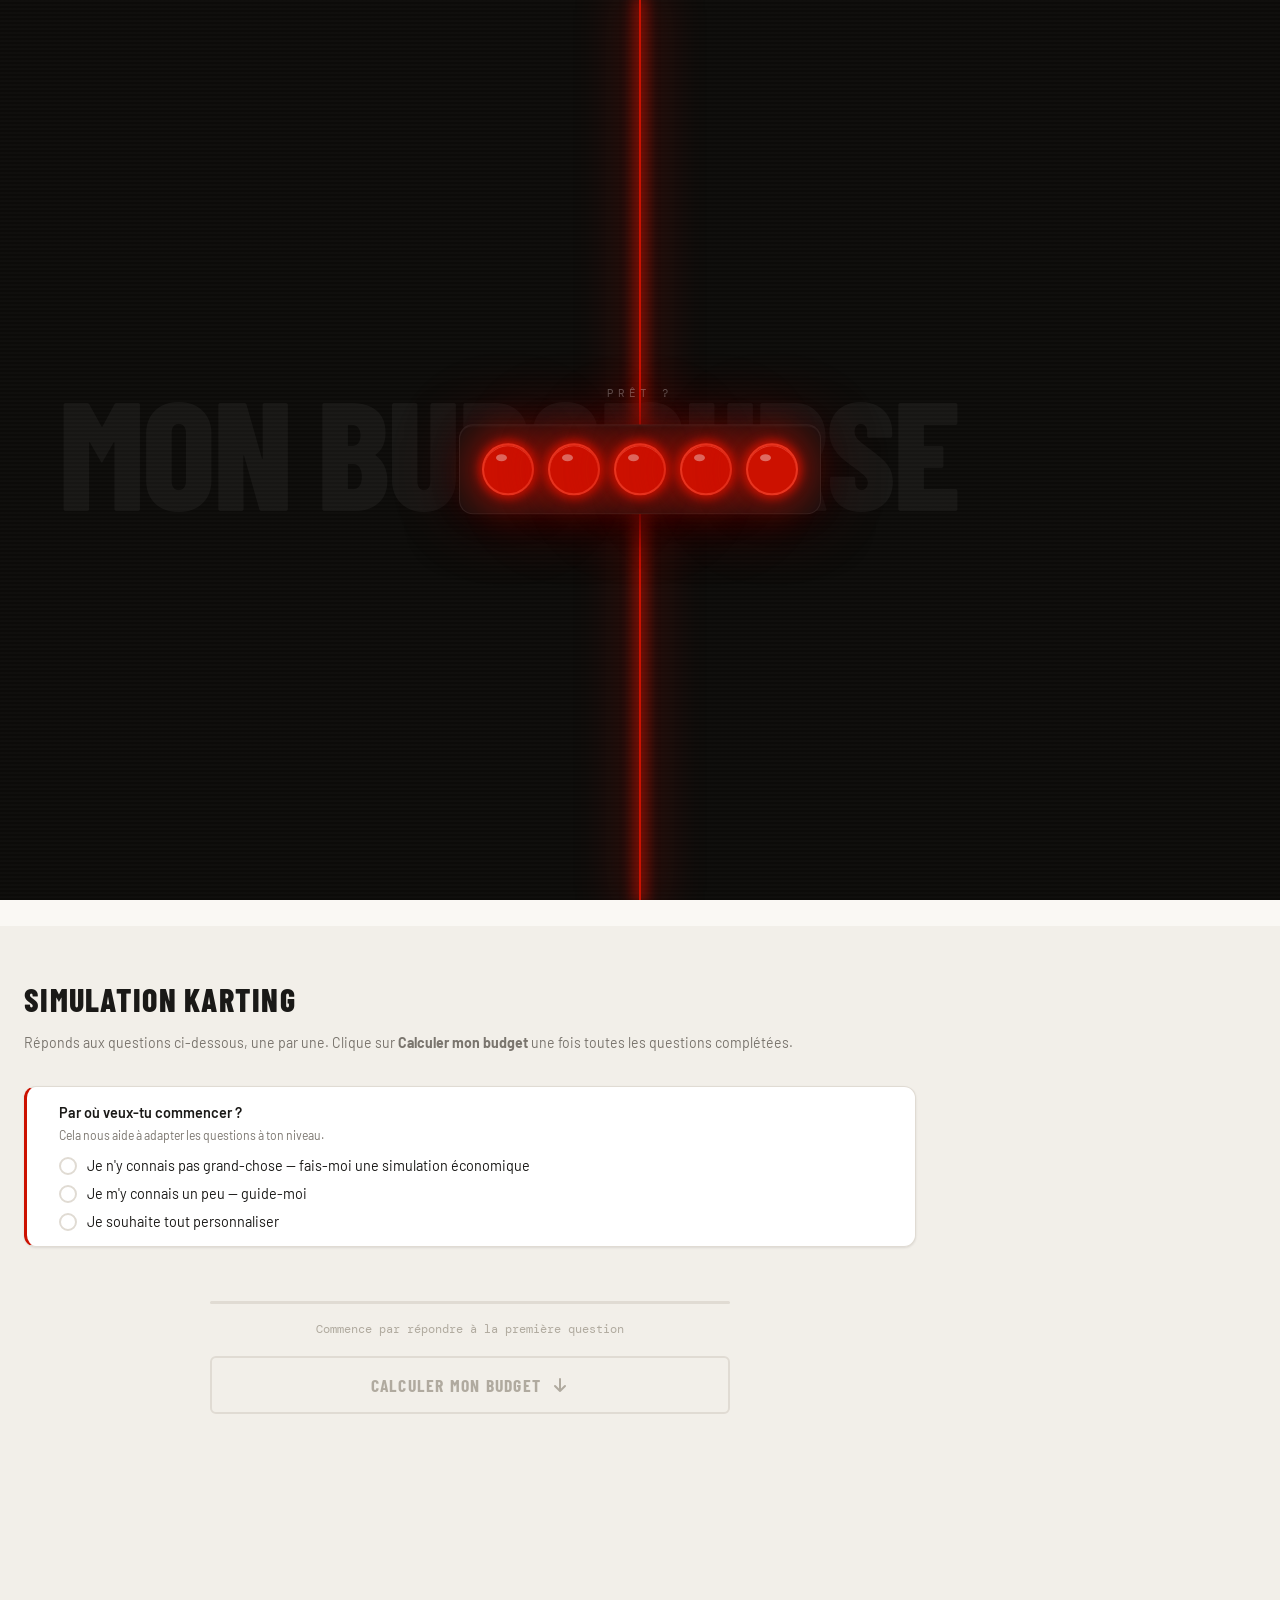
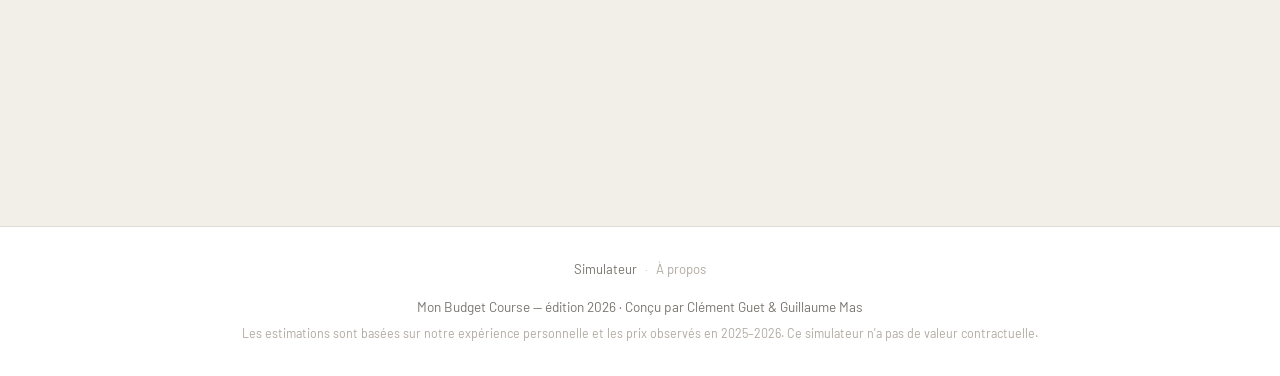
==== commit 3607d1d1: "feat: Revamp UI components and remove budget bar functionality" ====
--- a/version-editorial/index.html
+++ b/version-editorial/index.html
@@ -15,14 +15,28 @@
 <body>
 
   <!-- ═══════════════════════════════════════════════════════
-       BOUTON DARK MODE
-  ══════════════════════════════════════════════════════════ -->
-  <button id="theme-toggle" aria-label="Basculer le thème sombre / clair" title="Thème sombre / clair">
-    <span class="icon-sun">☀</span>
-    <span class="icon-moon">☾</span>
-  </button>
-
-  <!-- ═══════════════════════════════════════════════════════
+       INTRO — FEUX DE DÉPART
+  ══════════════════════════════════════════════════════════ -->
+  <div id="intro-overlay" aria-hidden="true">
+    <div class="intro-panel intro-panel-l" data-text="MON BUDGET"></div>
+    <div class="intro-panel intro-panel-r" data-text="COURSE"></div>
+    <div class="intro-divider"></div>
+    <div class="intro-center">
+      <div class="intro-eyebrow">Prêt ?</div>
+      <div class="intro-lights-housing">
+        <div class="intro-lights-row">
+          <div class="intro-light" id="ilight-1"></div>
+          <div class="intro-light" id="ilight-2"></div>
+          <div class="intro-light" id="ilight-3"></div>
+          <div class="intro-light" id="ilight-4"></div>
+          <div class="intro-light" id="ilight-5"></div>
+        </div>
+      </div>
+    </div>
+  </div>
+
+  <!-- ═══════════════════════════════════════════════════════
+
        SECTION 1 — LANDING
   ══════════════════════════════════════════════════════════ -->
   <section id="landing">
@@ -101,16 +115,6 @@
       <div class="sl sl-5"></div>
       <div class="sl sl-6"></div>
       <div class="sl sl-7"></div>
-    </div>
-
-    <!-- Barre sticky avec budget en direct -->
-    <div id="budget-bar" class="budget-bar--pending">
-      <div class="budget-bar-inner">
-        <div class="budget-bar-right">
-          <span class="budget-bar-label">Budget estimé — Année 1</span>
-          <span id="budget-bar-amount" class="budget-bar-amount">— €</span>
-        </div>
-      </div>
     </div>
 
     <div class="simulator-layout">
@@ -168,6 +172,24 @@
           </div>
           <p class="table-note">* Les montants marqués « estimation » sont basés sur notre expérience et peuvent varier.</p>
         </div>
+
+        <!-- HERO TOTAL -->
+        <div class="total-hero" id="total-hero">
+          <div class="total-hero-label">Budget Année 1</div>
+          <div class="total-hero-amount" id="total-grand">— €</div>
+          <div class="total-hero-breakdown">
+            <div class="total-hero-breakdown-item">
+              <span class="total-hero-breakdown-key">Investissement initial</span>
+              <span class="total-hero-breakdown-val" id="total-invest">—</span>
+            </div>
+            <div class="total-hero-breakdown-sep">+</div>
+            <div class="total-hero-breakdown-item">
+              <span class="total-hero-breakdown-key">Coûts annuels</span>
+              <span class="total-hero-breakdown-val" id="total-annual">—</span>
+            </div>
+          </div>
+        </div>
+
       </div>
     </div>
 
@@ -213,5 +235,49 @@
   </div>
 
   <script src="../app.js"></script>
+
+  <!-- ═══════════════════════════════════════════════════════
+       INTRO — SÉQUENCE FEUX
+  ══════════════════════════════════════════════════════════ -->
+  <script>
+  (function () {
+    var overlay = document.getElementById('intro-overlay');
+    if (!overlay) return;
+    // Une seule fois par session
+    if (sessionStorage.getItem('intro-done')) { overlay.remove(); return; }
+    // Respecter prefers-reduced-motion
+    if (window.matchMedia('(prefers-reduced-motion: reduce)').matches) { overlay.remove(); return; }
+    sessionStorage.setItem('intro-done', '1');
+
+    // Bloquer le scroll pendant l'intro
+    document.body.style.overflow = 'hidden';
+
+    var lights = [1,2,3,4,5].map(function(i) { return document.getElementById('ilight-' + i); });
+
+    // Allumer les feux un à un toutes les 280 ms, départ à 500 ms
+    [500, 780, 1060, 1340, 1620].forEach(function(d, i) {
+      setTimeout(function() { lights[i].classList.add('on'); }, d);
+    });
+
+    // Flash simultané à 2000 ms
+    setTimeout(function() {
+      lights.forEach(function(l) { l.classList.add('flash'); });
+    }, 2000);
+
+    // Extinction à 2080 ms
+    setTimeout(function() {
+      lights.forEach(function(l) { l.classList.remove('on', 'flash'); l.classList.add('off'); });
+    }, 2080);
+
+    // Ouverture des panneaux à 2220 ms
+    setTimeout(function() { overlay.classList.add('go'); }, 2220);
+
+    // Suppression + déblocage scroll à 3060 ms
+    setTimeout(function() {
+      overlay.remove();
+      document.body.style.overflow = '';
+    }, 3060);
+  })();
+  </script>
 </body>
 </html>
--- a/version-editorial/style.css
+++ b/version-editorial/style.css
@@ -1,6 +1,5 @@
 /* ============================================================
    Mon Budget Course — style.css
-   Thème clair par défaut + toggle dark via body.dark
    Polices : Barlow Condensed (titres) · Barlow (corps) · DM Mono (chiffres)
    ============================================================ */
 
@@ -33,26 +32,6 @@
   --transition:   220ms cubic-bezier(0.4, 0, 0.2, 1);
 }
 
-body.dark {
-  --bg:           #0F0F0E;
-  --bg-alt:       #171714;
-  --surface:      #1C1B18;
-  --surface-2:    #242320;
-  --border:       #2E2C28;
-  --border-light: #262420;
-
-  --accent:       #E8230F;
-  --accent-dim:   #CC1100;
-  --accent-light: #2A0B08;
-
-  --text:         #F0ECE4;
-  --text-muted:   #908A80;
-  --text-faint:   #504C46;
-
-  --shadow-sm:    0 1px 3px rgba(0,0,0,.3);
-  --shadow-md:    0 4px 20px rgba(0,0,0,.4);
-}
-
 /* ── Reset & base ───────────────────────────────────────────── */
 *, *::before, *::after {
   box-sizing: border-box;
@@ -70,37 +49,7 @@
   background: var(--bg);
   color: var(--text);
   line-height: 1.6;
-  transition: background var(--transition), color var(--transition);
   -webkit-font-smoothing: antialiased;
-}
-
-/* ── Theme toggle ───────────────────────────────────────────── */
-#theme-toggle {
-  position: fixed;
-  top: 16px;
-  right: 20px;
-  z-index: 200;
-  background: var(--surface);
-  border: 1px solid var(--border);
-  border-radius: 99px;
-  padding: 6px 14px;
-  cursor: pointer;
-  font-size: 15px;
-  line-height: 1;
-  box-shadow: var(--shadow-sm);
-  transition: background var(--transition), border-color var(--transition), box-shadow var(--transition);
-  display: flex;
-  align-items: center;
-  gap: 4px;
-}
-
-#theme-toggle:hover {
-  box-shadow: var(--shadow-md);
-}
-
-body:not(.dark) .icon-moon,
-body.dark .icon-sun {
-  display: none;
 }
 
 /* ═══════════════════════════════════════════════════════════
@@ -129,11 +78,6 @@
   object-fit: cover;
   opacity: 0.16;
   filter: saturate(0.5);
-}
-
-body.dark .landing-hero-bg img {
-  opacity: 0.28;
-  filter: saturate(0.4) brightness(0.7);
 }
 
 .landing-hero-bg.no-img img { display: none; }
@@ -462,11 +406,6 @@
   box-shadow: var(--shadow-md);
 }
 
-/* Restore fixed theme toggle on about page */
-.about-top-bar #theme-toggle {
-  position: static;
-}
-
 /* ═══════════════════════════════════════════════════════════
    SIMULATEUR
 ═══════════════════════════════════════════════════════════ */
@@ -476,65 +415,6 @@
   min-height: 100vh;
   padding-bottom: 80px;
   transition: background var(--transition);
-}
-
-/* ── Sticky budget bar ──────────────────────────────────────── */
-#budget-bar {
-  position: sticky;
-  top: 0;
-  z-index: 100;
-  background: var(--surface);
-  border-bottom: 1px solid var(--border);
-  box-shadow: var(--shadow-sm);
-  opacity: 0;
-  transform: translateY(-100%);
-  pointer-events: none;
-  transition: opacity 0.35s ease, transform 0.35s ease, background var(--transition), border-color var(--transition);
-}
-
-#budget-bar.budget-bar--visible {
-  opacity: 1;
-  transform: translateY(0);
-  pointer-events: auto;
-}
-
-.budget-bar-inner {
-  max-width: 1300px;
-  margin: 0 auto;
-  padding: 10px 24px;
-  display: flex;
-  align-items: center;
-  justify-content: space-between;
-  gap: 16px;
-}
-
-.budget-bar-right {
-  display: flex;
-  flex-direction: column;
-  align-items: flex-end;
-  gap: 1px;
-  transition: opacity 0.3s;
-}
-
-/* Griser seulement le montant quand pas encore calculé */
-#budget-bar.budget-bar--pending .budget-bar-right {
-  opacity: 0.38;
-}
-
-.budget-bar-label {
-  font-size: 0.75rem;
-  color: var(--text-muted);
-  font-family: var(--font-mono);
-  text-transform: uppercase;
-  letter-spacing: 0.05em;
-}
-
-.budget-bar-amount {
-  font-family: var(--font-mono);
-  font-size: 1.25rem;
-  font-weight: 500;
-  color: var(--accent);
-  transition: color var(--transition);
 }
 
 /* ── Switch éco/premium dans le tableau ───────────────────── */
@@ -1098,18 +978,91 @@
   font-style: italic;
 }
 
-/* ── Total dans le tableau ──────────────────────────────────── */
-#detail-table tr.row-grand-total td {
-  border-top: 2px solid var(--border);
-  font-weight: 600;
-  font-size: 0.9rem;
-  background: var(--surface) !important;
-}
-
-#detail-table tr.row-grand-total .td-amount {
+/* ═══════════════════════════════════════════════════════════
+   HERO TOTAL BLOCK
+═══════════════════════════════════════════════════════════ */
+.total-hero {
+  margin-top: 48px;
+  padding: 48px 40px;
+  background: var(--surface);
+  border: 1px solid var(--border);
+  border-top: 3px solid var(--accent);
+  border-radius: var(--radius-lg);
+  text-align: center;
+  box-shadow: var(--shadow-md);
+  transition: background var(--transition), border-color var(--transition), box-shadow var(--transition);
+}
+
+.total-hero-label {
+  font-family: var(--font-display);
+  font-size: 0.8rem;
+  font-weight: 700;
+  text-transform: uppercase;
+  letter-spacing: 0.18em;
+  color: var(--text-faint);
+  margin-bottom: 12px;
+}
+
+.total-hero-amount {
   font-family: var(--font-mono);
+  font-size: clamp(3rem, 9vw, 5.5rem);
+  font-weight: 500;
+  line-height: 1;
   color: var(--accent);
-  font-size: 1rem;
+  letter-spacing: -0.02em;
+  transition: color var(--transition);
+}
+
+.total-hero-breakdown {
+  display: flex;
+  align-items: center;
+  justify-content: center;
+  flex-wrap: wrap;
+  gap: 12px 24px;
+  margin-top: 24px;
+  padding-top: 20px;
+  border-top: 1px solid var(--border-light);
+}
+
+.total-hero-breakdown-item {
+  display: flex;
+  flex-direction: column;
+  gap: 2px;
+  text-align: center;
+}
+
+.total-hero-breakdown-key {
+  font-size: 0.72rem;
+  font-family: var(--font-mono);
+  text-transform: uppercase;
+  letter-spacing: 0.08em;
+  color: var(--text-faint);
+}
+
+.total-hero-breakdown-val {
+  font-family: var(--font-mono);
+  font-size: 1.25rem;
+  font-weight: 500;
+  color: var(--text-muted);
+  transition: color var(--transition);
+}
+
+.total-hero-breakdown-sep {
+  font-family: var(--font-display);
+  font-size: 1.5rem;
+  font-weight: 700;
+  color: var(--border);
+  line-height: 1;
+  padding-top: 18px;
+}
+
+@media (max-width: 480px) {
+  .total-hero {
+    padding: 36px 24px;
+  }
+  .total-hero-breakdown {
+    gap: 16px 16px;
+  }
 }
 
 /* ═══════════════════════════════════════════════════════════
@@ -1213,15 +1166,6 @@
 
 .question-card:not(.card-locked):hover {
   box-shadow: var(--shadow-md);
-}
-
-@keyframes pulseBudget {
-  0%, 100% { transform: scale(1); }
-  40%       { transform: scale(1.07); color: var(--accent-dim); }
-}
-
-.budget-bar-amount.pulse {
-  animation: pulseBudget 0.35s ease;
 }
 
 /* ═══════════════════════════════════════════════════════════
@@ -1257,10 +1201,6 @@
   display: none;
 }
 
-body.dark #tooltip {
-  box-shadow: 0 8px 24px rgba(0,0,0,.5), 0 2px 6px rgba(0,0,0,.3);
-}
-
 /* ═══════════════════════════════════════════════════════════
    FOOTER
 ═══════════════════════════════════════════════════════════ */
@@ -1286,6 +1226,220 @@
 }
 
 /* ═══════════════════════════════════════════════════════════
+   INTRO — FEUX DE DÉPART
+═══════════════════════════════════════════════════════════ */
+
+@media (prefers-reduced-motion: reduce) {
+  #intro-overlay { display: none !important; }
+}
+
+#intro-overlay {
+  position: fixed;
+  inset: 0;
+  z-index: 9999;
+  overflow: hidden;
+}
+
+.intro-panel {
+  position: absolute;
+  top: 0;
+  bottom: 0;
+  width: 50%;
+  background: #0C0B09;
+  transition: transform 0.72s cubic-bezier(0.76, 0, 0.24, 1);
+  overflow: hidden;
+}
+
+/* Ghost text watermark */
+.intro-panel::before {
+  content: attr(data-text);
+  position: absolute;
+  top: 50%;
+  transform: translateY(-50%);
+  font-family: 'Barlow Condensed', sans-serif;
+  font-weight: 800;
+  font-size: clamp(4rem, 12vw, 13rem);
+  text-transform: uppercase;
+  letter-spacing: -0.02em;
+  color: #fff;
+  opacity: 0.045;
+  line-height: 1;
+  white-space: nowrap;
+  pointer-events: none;
+  user-select: none;
+}
+
+/* Scanlines texture */
+.intro-panel::after {
+  content: '';
+  position: absolute;
+  inset: 0;
+  background-image: repeating-linear-gradient(
+    0deg,
+    transparent,
+    transparent 2px,
+    rgba(255,255,255,0.016) 2px,
+    rgba(255,255,255,0.016) 4px
+  );
+  pointer-events: none;
+}
+
+.intro-panel-l {
+  left: 0;
+}
+.intro-panel-l::before {
+  right: -15%;
+}
+
+.intro-panel-r {
+  right: 0;
+}
+.intro-panel-r::before {
+  left: -15%;
+}
+
+/* Vertical red divider */
+.intro-divider {
+  position: absolute;
+  top: 0;
+  bottom: 0;
+  left: 50%;
+  width: 2px;
+  transform: translateX(-50%);
+  background: #CC1100;
+  box-shadow:
+    0 0 14px 4px rgba(204,17,0,0.75),
+    0 0 50px 14px rgba(204,17,0,0.28);
+  z-index: 2;
+  transition: opacity 0.18s ease;
+}
+
+/* Central block */
+.intro-center {
+  position: absolute;
+  top: 50%;
+  left: 50%;
+  transform: translate(-50%, -50%);
+  z-index: 3;
+  display: flex;
+  flex-direction: column;
+  align-items: center;
+  gap: 22px;
+  transition: opacity 0.18s ease;
+}
+
+.intro-eyebrow {
+  font-family: 'DM Mono', monospace;
+  font-size: 0.68rem;
+  text-transform: uppercase;
+  letter-spacing: 0.38em;
+  color: rgba(255,255,255,0.3);
+  animation: introPulse 1.5s ease infinite;
+}
+
+@keyframes introPulse {
+  0%, 100% { opacity: 0.3; }
+  50%       { opacity: 0.72; }
+}
+
+/* Lights panel */
+.intro-lights-housing {
+  background: #141210;
+  border: 1px solid rgba(255,255,255,0.07);
+  border-radius: 14px;
+  padding: 18px 22px;
+  box-shadow: 0 10px 50px rgba(0,0,0,0.85), inset 0 1px 0 rgba(255,255,255,0.05);
+}
+
+.intro-lights-row {
+  display: flex;
+  gap: 14px;
+  align-items: center;
+}
+
+.intro-light {
+  width: 52px;
+  height: 52px;
+  border-radius: 50%;
+  background: #1C0905;
+  border: 2px solid rgba(180,20,0,0.2);
+  position: relative;
+  transition: background 0.1s ease, box-shadow 0.1s ease, border-color 0.1s ease;
+}
+
+/* Reflection glint */
+.intro-light::after {
+  content: '';
+  position: absolute;
+  top: 9px;
+  left: 12px;
+  width: 11px;
+  height: 7px;
+  border-radius: 50%;
+  background: rgba(255,255,255,0.09);
+  transition: background 0.1s ease;
+}
+
+.intro-light.on {
+  background: #CC1100;
+  border-color: #E83520;
+  box-shadow:
+    0 0 10px 3px rgba(204,17,0,0.95),
+    0 0 36px 10px rgba(204,17,0,0.55),
+    0 0 72px 28px rgba(204,17,0,0.2),
+    inset 0 1px 0 rgba(255,110,90,0.45);
+}
+.intro-light.on::after {
+  background: rgba(255,255,255,0.38);
+}
+
+.intro-light.flash {
+  background: #FF5540;
+  border-color: #FF8870;
+  box-shadow:
+    0 0 22px 8px rgba(255,85,64,1),
+    0 0 65px 24px rgba(255,85,64,0.8),
+    0 0 130px 55px rgba(255,85,64,0.38),
+    inset 0 1px 0 rgba(255,210,200,0.5);
+}
+
+.intro-light.off {
+  background: #0E0603;
+  border-color: rgba(180,20,0,0.08);
+  box-shadow: none;
+}
+.intro-light.off::after {
+  background: rgba(255,255,255,0.03);
+}
+
+/* — GO: panels split apart — */
+#intro-overlay.go .intro-panel-l {
+  transform: translateX(-100%);
+}
+#intro-overlay.go .intro-panel-r {
+  transform: translateX(100%);
+}
+#intro-overlay.go .intro-divider,
+#intro-overlay.go .intro-center {
+  opacity: 0;
+  transition: opacity 0.15s ease;
+}
+
+/* Mobile adjustments */
+@media (max-width: 480px) {
+  .intro-lights-housing {
+    padding: 14px 16px;
+  }
+  .intro-light {
+    width: 42px;
+    height: 42px;
+  }
+  .intro-lights-row {
+    gap: 10px;
+  }
+}
+
+/* ═══════════════════════════════════════════════════════════
    ANIMATIONS
 ═══════════════════════════════════════════════════════════ */
 @keyframes fadeUp {
@@ -1329,16 +1483,6 @@
 
   .options-list {
     grid-template-columns: 1fr;
-  }
-
-  .budget-bar-inner {
-    padding: 8px 16px;
-    flex-wrap: wrap;
-    gap: 8px;
-  }
-
-  .budget-bar-amount {
-    font-size: 1.05rem;
   }
 
   .gamme-btn {
@@ -1362,11 +1506,6 @@
   backdrop-filter: blur(12px);
   -webkit-backdrop-filter: blur(12px);
   border-bottom: 1px solid var(--border-light);
-  transition: background var(--transition), border-color var(--transition);
-}
-
-body.dark #site-nav {
-  background: rgba(15, 15, 14, 0.88);
 }
 
 .nav-inner {
@@ -1644,10 +1783,6 @@
   opacity: 0.9;
 }
 
-/* ═══════════════════════════════════════════════════════════
-   BUDGET BAR — ÉTAT INITIAL MASQUÉ
-═══════════════════════════════════════════════════════════ */
-/* budget-bar visibility handled in base rule above */
 
 /* ═══════════════════════════════════════════════════════════
    DETAIL TABLE — MASQUÉE JUSQU'AU CALCUL
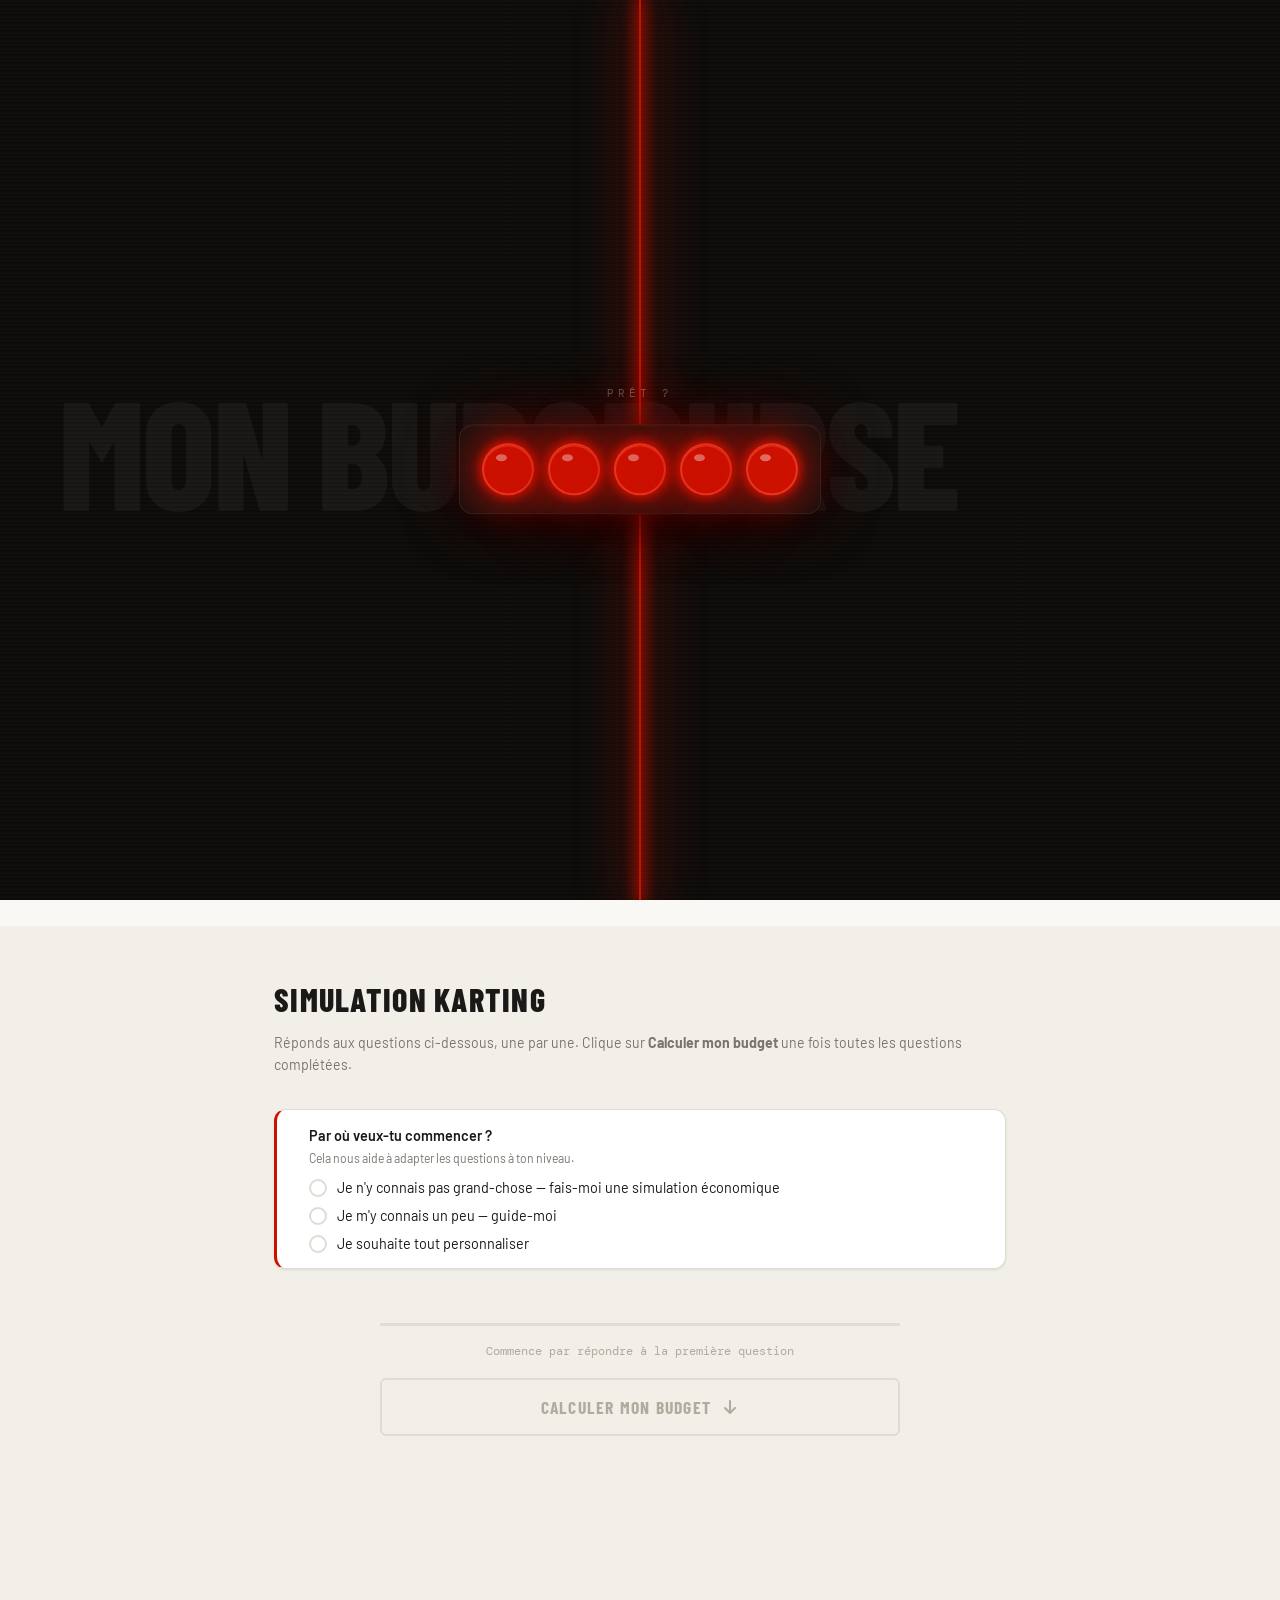
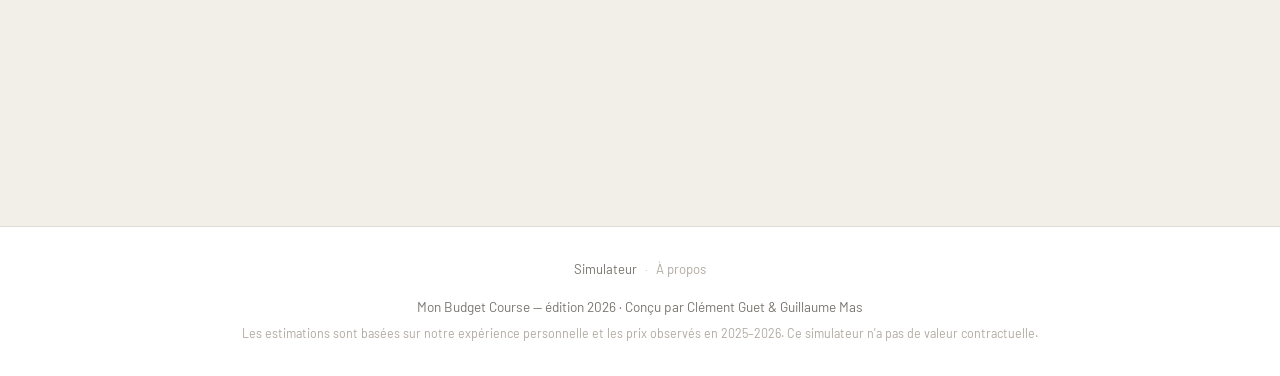
==== commit c2c0900a: "feat: Add product image fetching and enhance table layout for better mobile experience" ====
--- a/version-editorial/index.html
+++ b/version-editorial/index.html
@@ -156,16 +156,14 @@
             <table id="detail-table">
               <thead>
                 <tr>
-                  <th>Poste</th>
-                  <th>Description</th>
-                  <th class="col-type">Type</th>
-                  <th class="col-amount">Montant</th>
-                  <th class="col-gamme">Gamme</th>
+                  <th class="th-poste">Poste</th>
+                  <th class="th-desc">Description</th>
+                  <th class="th-amount col-amount">Montant</th>
                 </tr>
               </thead>
               <tbody id="detail-tbody">
                 <tr class="table-empty">
-                  <td colspan="5">Répondez aux questions pour voir le détail des dépenses.</td>
+                  <td colspan="3">Répondez aux questions pour voir le détail des dépenses.</td>
                 </tr>
               </tbody>
             </table>
--- a/version-editorial/style.css
+++ b/version-editorial/style.css
@@ -417,11 +417,12 @@
   transition: background var(--transition);
 }
 
-/* ── Switch éco/premium dans le tableau ───────────────────── */
-.col-gamme {
-  width: 80px;
-  text-align: center;
-  white-space: nowrap;
+/* ── Toggle éco/premium — intégré dans la cellule Description ─ */
+
+/* Le toggle s'affiche en bloc sous le texte de description */
+.td-desc-text .gamme-switch {
+  display: flex;
+  margin-top: 5px;
 }
 
 .gamme-switch {
@@ -483,11 +484,11 @@
 
 /* ── Layout simulateur ──────────────────────────────────────── */
 .simulator-layout {
-  max-width: 1300px;
+  max-width: 780px;
   margin: 0 auto;
   padding: 48px 24px 0;
   display: grid;
-  grid-template-columns: 1fr 300px;
+  grid-template-columns: 1fr;
   gap: 40px;
   align-items: start;
 }
@@ -858,118 +859,200 @@
 }
 
 /* ── Tableau détaillé ───────────────────────────────────────── */
+
+/*
+ * Pattern "scroll shadow" (Lea Verou) : les 4 background-image
+ * créent une ombre d'indication de défilement horizontal sans JS.
+ * background-attachment: local → suit le contenu (masqué au bord)
+ * background-attachment: scroll → fixe sur le conteneur (visible)
+ */
 .detail-table-wrapper {
+  position: relative;
   overflow-x: auto;
+  -webkit-overflow-scrolling: touch;
   border-radius: var(--radius);
+  border: 1px solid var(--border);
   margin-bottom: 8px;
+  background:
+    linear-gradient(to right,  var(--surface) 20%, rgba(255,255,255,0)),
+    linear-gradient(to left,   var(--surface) 20%, rgba(255,255,255,0)) 100% 0,
+    radial-gradient(farthest-side at 0%   50%, rgba(0,0,0,.10), transparent),
+    radial-gradient(farthest-side at 100% 50%, rgba(0,0,0,.10), transparent) 100% 0;
+  background-repeat: no-repeat;
+  background-size: 36px 100%, 36px 100%, 14px 100%, 14px 100%;
+  background-attachment: local, local, scroll, scroll;
 }
 
 #detail-table {
   width: 100%;
-  border-collapse: collapse;
+  min-width: 560px;
+  border-collapse: separate;
+  border-spacing: 0;
   font-size: 0.82rem;
-}
-
+  background: var(--surface);
+}
+
+/* ── En-tête sticky ─────────────────────────────────────────── */
 #detail-table thead th {
+  position: sticky;
+  top: 0;
+  z-index: 2;
   font-family: var(--font-mono);
-  font-size: 0.7rem;
+  font-size: 0.68rem;
   font-weight: 500;
   text-transform: uppercase;
-  letter-spacing: 0.08em;
+  letter-spacing: 0.1em;
   color: var(--text-faint);
   text-align: left;
-  padding: 8px 10px;
-  border-bottom: 1px solid var(--border);
+  padding: 9px 12px;
+  background: var(--bg-alt);
+  /* box-shadow remplace border pour éviter le conflit avec border-collapse:separate */
+  box-shadow: 0 2px 0 var(--border);
   white-space: nowrap;
-}
-
+  user-select: none;
+}
+
+/* Coin supérieur gauche : au-dessus des deux axes sticky */
+#detail-table thead th.th-poste {
+  z-index: 3;
+}
+
+/* ── Cellules ───────────────────────────────────────────────── */
 #detail-table td {
-  padding: 9px 10px;
-  vertical-align: top;
+  padding: 9px 12px;
+  vertical-align: middle;
   border-bottom: 1px solid var(--border-light);
-  line-height: 1.4;
+  line-height: 1.45;
+  background: var(--surface);
+  transition: background 120ms ease;
 }
 
 #detail-table tbody tr:last-child td {
   border-bottom: none;
 }
 
+#detail-table tbody tr:nth-child(even) td {
+  background: var(--surface-2);
+}
+
 #detail-table tbody tr:hover td {
   background: var(--bg-alt);
 }
 
-#detail-table tbody tr:nth-child(even) td {
-  background: var(--surface-2);
-}
-
 #detail-table tbody tr:nth-child(even):hover td {
   background: var(--bg-alt);
 }
 
-.col-type {
+/* ── Colonne Poste ──────────────────────────────────────────── */
+.td-category {
   white-space: nowrap;
-}
-
+  font-family: var(--font-display);
+  font-weight: 700;
+  font-size: 0.8rem;
+  text-transform: uppercase;
+  letter-spacing: 0.04em;
+  color: var(--text-muted);
+}
+
+/* ── Colonne Description ────────────────────────────────────── */
+.td-desc {
+  color: var(--text);
+  min-width: 160px;
+}
+
+.td-desc-inner {
+  display: flex;
+  align-items: center;
+  gap: 10px;
+}
+
+.td-thumb-wrap {
+  flex-shrink: 0;
+  width: 54px;
+  height: 54px;
+  border-radius: 7px;
+  overflow: hidden;
+  background: var(--bg-alt);
+  border: 1px solid var(--border-light);
+  display: flex;
+  align-items: center;
+  justify-content: center;
+  position: relative;
+}
+
+.td-thumb-placeholder {
+  font-size: 1.35rem;
+  line-height: 1;
+  opacity: 0.55;
+  pointer-events: none;
+  user-select: none;
+}
+
+.td-thumb {
+  position: absolute;
+  inset: 0;
+  width: 100%;
+  height: 100%;
+  object-fit: cover;
+  opacity: 0;
+  transition: opacity 380ms ease;
+}
+
+.td-thumb.loaded {
+  opacity: 1;
+}
+
+.td-desc-text {
+  min-width: 0;
+  line-height: 1.5;
+}
+
+.td-source-link {
+  color: var(--text-faint);
+  font-size: .75rem;
+}
+
+.td-source-text {
+  color: var(--text-faint);
+  font-size: .75rem;
+}
+
+/* ── Colonne Montant ────────────────────────────────────────── */
 .col-amount {
   text-align: right;
   white-space: nowrap;
   font-family: var(--font-mono);
-  font-size: 0.85rem;
+  font-size: 0.88rem;
   font-weight: 500;
-}
-
-.td-category {
-  color: var(--text-muted);
-  font-size: 0.78rem;
-  white-space: nowrap;
-}
-
-.td-desc {
-  color: var(--text);
-}
-
-.td-type-badge {
-  display: inline-block;
-  font-family: var(--font-mono);
-  font-size: 0.68rem;
-  text-transform: uppercase;
-  letter-spacing: 0.08em;
-  padding: 2px 7px;
-  border-radius: 99px;
-  background: var(--bg-alt);
-  color: var(--text-muted);
-  border: 1px solid var(--border-light);
-  white-space: nowrap;
-}
-
-.td-type-badge.badge-invest {
-  background: var(--accent-light);
-  color: var(--accent);
-  border-color: transparent;
+  width: 108px;
 }
 
 .td-amount {
   color: var(--text);
 }
 
-/* Séparateur de section dans le tableau */
+/* ── Séparateurs de section ─────────────────────────────────── */
 #detail-table tr.section-header td {
-  background: var(--bg-alt);
+  background: var(--text) !important;
+  color: var(--bg);
   font-family: var(--font-display);
-  font-size: 0.72rem;
+  font-size: 0.7rem;
   font-weight: 700;
   text-transform: uppercase;
-  letter-spacing: 0.1em;
-  color: var(--text-faint);
-  padding: 10px 10px 6px;
-  border-bottom: 1px solid var(--border);
-}
-
+  letter-spacing: 0.14em;
+  padding: 8px 12px;
+  border-bottom: none;
+  border-left: 3px solid var(--accent);
+}
+
+/* ── État vide ──────────────────────────────────────────────── */
 .table-empty td {
   text-align: center;
   color: var(--text-muted);
   padding: 32px 16px;
   font-size: 0.88rem;
+  background: transparent !important;
+  border-bottom: none;
 }
 
 .table-note {
@@ -979,89 +1062,117 @@
 }
 
 /* ═══════════════════════════════════════════════════════════
-   HERO TOTAL BLOCK
+   TOTAL RÉSULTAT — Bande télémétrie compacte
 ═══════════════════════════════════════════════════════════ */
 .total-hero {
-  margin-top: 48px;
-  padding: 48px 40px;
+  margin-top: 40px;
+  display: grid;
+  grid-template-areas:
+    "label    breakdown"
+    "amount   breakdown";
+  grid-template-columns: auto 1fr;
+  grid-template-rows: auto auto;
+  align-items: center;
+  column-gap: 32px;
+  padding: 18px 20px 18px 20px;
   background: var(--surface);
   border: 1px solid var(--border);
-  border-top: 3px solid var(--accent);
-  border-radius: var(--radius-lg);
-  text-align: center;
-  box-shadow: var(--shadow-md);
-  transition: background var(--transition), border-color var(--transition), box-shadow var(--transition);
+  border-left: 3px solid var(--accent);
+  border-radius: var(--radius);
+  transition: background var(--transition), border-color var(--transition);
 }
 
 .total-hero-label {
+  grid-area: label;
   font-family: var(--font-display);
-  font-size: 0.8rem;
+  font-size: 0.68rem;
   font-weight: 700;
   text-transform: uppercase;
   letter-spacing: 0.18em;
   color: var(--text-faint);
-  margin-bottom: 12px;
+  margin-bottom: 3px;
 }
 
 .total-hero-amount {
+  grid-area: amount;
   font-family: var(--font-mono);
-  font-size: clamp(3rem, 9vw, 5.5rem);
+  font-size: clamp(1.75rem, 4vw, 2.25rem);
   font-weight: 500;
   line-height: 1;
   color: var(--accent);
   letter-spacing: -0.02em;
+  white-space: nowrap;
   transition: color var(--transition);
 }
 
 .total-hero-breakdown {
-  display: flex;
-  align-items: center;
-  justify-content: center;
+  grid-area: breakdown;
+  display: flex;
+  align-items: center;
+  justify-content: flex-end;
   flex-wrap: wrap;
-  gap: 12px 24px;
-  margin-top: 24px;
-  padding-top: 20px;
-  border-top: 1px solid var(--border-light);
+  gap: 4px 20px;
+  padding-left: 24px;
+  border-left: 1px solid var(--border-light);
+  min-height: 48px;
 }
 
 .total-hero-breakdown-item {
   display: flex;
   flex-direction: column;
-  gap: 2px;
-  text-align: center;
+  gap: 1px;
+  text-align: right;
 }
 
 .total-hero-breakdown-key {
-  font-size: 0.72rem;
+  font-size: 0.62rem;
   font-family: var(--font-mono);
   text-transform: uppercase;
-  letter-spacing: 0.08em;
+  letter-spacing: 0.1em;
   color: var(--text-faint);
 }
 
 .total-hero-breakdown-val {
   font-family: var(--font-mono);
-  font-size: 1.25rem;
+  font-size: 1rem;
   font-weight: 500;
   color: var(--text-muted);
+  white-space: nowrap;
   transition: color var(--transition);
 }
 
 .total-hero-breakdown-sep {
   font-family: var(--font-display);
-  font-size: 1.5rem;
+  font-size: 0.9rem;
   font-weight: 700;
   color: var(--border);
   line-height: 1;
-  padding-top: 18px;
-}
-
-@media (max-width: 480px) {
+  align-self: center;
+  padding-top: 12px;
+}
+
+@media (max-width: 540px) {
   .total-hero {
-    padding: 36px 24px;
+    grid-template-areas:
+      "label"
+      "amount"
+      "breakdown";
+    grid-template-columns: 1fr;
+    grid-template-rows: auto auto auto;
+    padding: 16px 18px;
+    column-gap: 0;
   }
   .total-hero-breakdown {
-    gap: 16px 16px;
+    padding-left: 0;
+    padding-top: 12px;
+    margin-top: 4px;
+    border-left: none;
+    border-top: 1px solid var(--border-light);
+    justify-content: flex-start;
+    min-height: auto;
+  }
+  .total-hero-breakdown-item {
+    text-align: left;
   }
 }
 
@@ -1464,8 +1575,13 @@
 
 @media (max-width: 640px) {
   #landing {
-    padding: 80px 16px 60px;
-    gap: 40px;
+    padding: 24px 16px 40px;
+    gap: 32px;
+    align-items: flex-start;
+  }
+
+  .landing-content {
+    padding: 16px 0 24px;
   }
 
   .landing-pilots {
@@ -1474,6 +1590,7 @@
   }
 
   .simulator-layout {
+    grid-template-columns: 1fr;
     padding: 24px 16px 0;
   }
 
@@ -1492,6 +1609,101 @@
 
   .calculate-wrap {
     max-width: 100%;
+  }
+
+  /* ── Tableau mobile : 3 colonnes, portrait sans scroll horizontal ── */
+  /*
+   * Stratégie : on masque la colonne "Poste" et on réinjecte
+   * la catégorie comme micro-label CSS (::before + data-cat)
+   * dans la cellule Description. Le toggle est réduit au seul
+   * track pour gagner de la place. Résultat : 3 colonnes dans ~296px.
+   */
+
+  /* Annuler le min-width desktop */
+  #detail-table {
+    min-width: 0;
+    width: 100%;
+  }
+
+  /* Masquer la colonne Poste (intégrée dans Description via ::before) */
+  #detail-table thead th.th-poste,
+  #detail-table tbody td.td-category {
+    display: none;
+  }
+
+  /* Catégorie réinjectée en micro-label au-dessus du texte */
+  #detail-table tbody td.td-desc::before {
+    content: attr(data-cat);
+    display: block;
+    font-family: var(--font-display);
+    font-size: 0.6rem;
+    font-weight: 700;
+    text-transform: uppercase;
+    letter-spacing: 0.1em;
+    color: var(--text-faint);
+    line-height: 1.2;
+    margin-bottom: 3px;
+  }
+
+  /* Description : alignement haut pour que le micro-label soit en tête */
+  #detail-table tbody td.td-desc {
+    vertical-align: top;
+    padding-top: 9px;
+    padding-left: 10px;
+    padding-right: 6px;
+  }
+
+  /* Supprimer le thumbnail sur mobile pour gagner de la place */
+  .td-thumb-wrap {
+    display: none;
+  }
+
+  .td-desc-inner {
+    display: block;
+  }
+
+  /* Padding général réduit */
+  #detail-table thead th,
+  #detail-table td {
+    padding: 7px 8px;
+  }
+
+  /* Montant : compact */
+  #detail-table td.col-amount {
+    font-size: 0.82rem;
+    width: 72px;
+    padding-left: 4px;
+    padding-right: 8px;
+  }
+
+  /* Toggle maintenant dans la cellule Description — track plus grand pour le tactile */
+  .gamme-switch-track {
+    width: 32px;
+    height: 18px;
+  }
+
+  .gamme-switch-knob {
+    top: 2px;
+    left: 2px;
+    width: 14px;
+    height: 14px;
+  }
+
+  .gamme-switch--on .gamme-switch-knob {
+    transform: translateX(14px);
+  }
+
+  /* Pas besoin du scroll shadow sur mobile (plus de scroll horizontal) */
+  .detail-table-wrapper {
+    background: var(--surface);
+  }
+
+  .detail-fullwidth-inner {
+    padding: 0 16px 48px;
+  }
+
+  .results-section {
+    padding: 16px;
   }
 }
 
@@ -1619,6 +1831,7 @@
 ═══════════════════════════════════════════════════════════ */
 .seg-control {
   display: inline-flex;
+  max-width: 100%;
   position: relative;
   background: var(--bg-alt);
   border: 1.5px solid var(--border);
@@ -1664,8 +1877,8 @@
 }
 
 .seg-btn {
-  flex: 1;
-  min-width: 56px;
+  flex: 1 1 auto;
+  min-width: 0;
   position: relative;
   z-index: 1;
   padding: 7px 20px;
@@ -1677,7 +1890,9 @@
   cursor: pointer;
   border-radius: 99px;
   transition: color 0.2s ease;
-  white-space: nowrap;
+  white-space: normal;
+  text-align: center;
+  line-height: 1.3;
   user-select: none;
 }
 
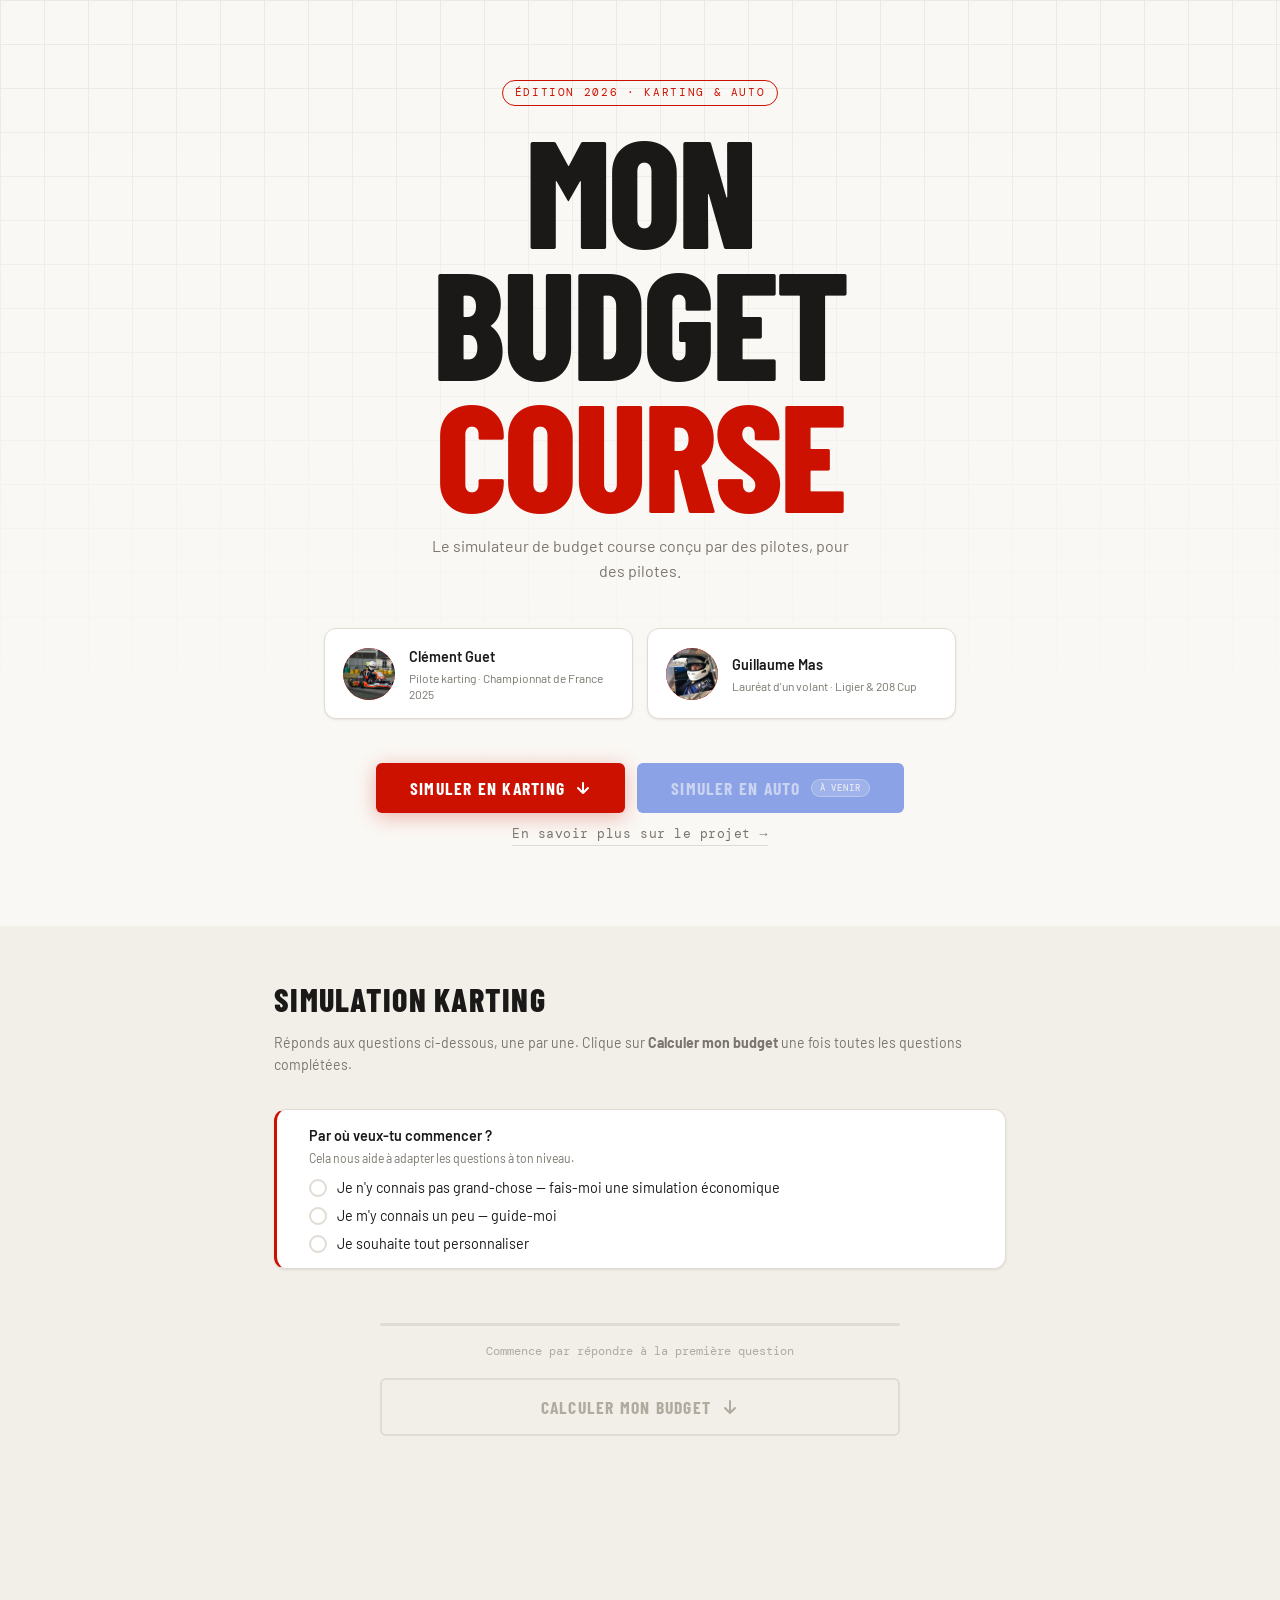
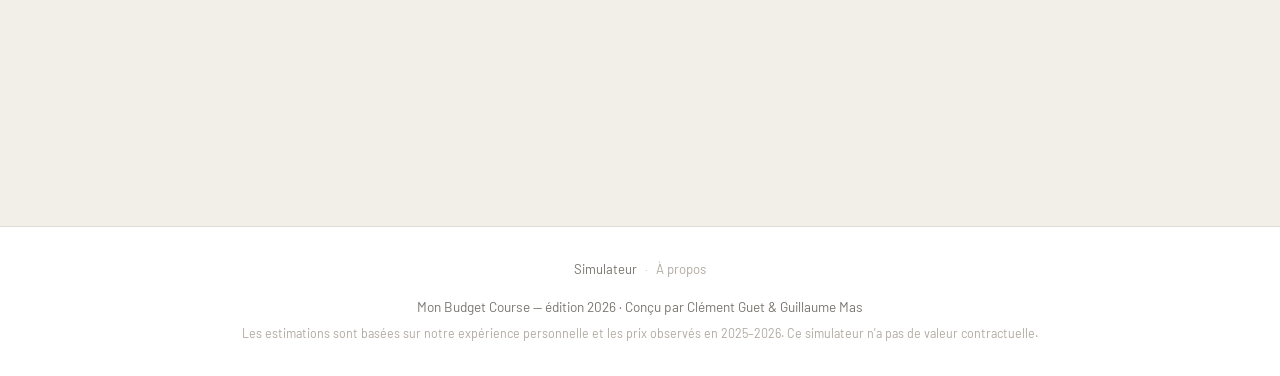
==== commit aa29de32: "feat: Remove intro overlay and add background motion effects for enhanced visual experience" ====
--- a/version-editorial/index.html
+++ b/version-editorial/index.html
@@ -15,27 +15,6 @@
 <body>
 
   <!-- ═══════════════════════════════════════════════════════
-       INTRO — FEUX DE DÉPART
-  ══════════════════════════════════════════════════════════ -->
-  <div id="intro-overlay" aria-hidden="true">
-    <div class="intro-panel intro-panel-l" data-text="MON BUDGET"></div>
-    <div class="intro-panel intro-panel-r" data-text="COURSE"></div>
-    <div class="intro-divider"></div>
-    <div class="intro-center">
-      <div class="intro-eyebrow">Prêt ?</div>
-      <div class="intro-lights-housing">
-        <div class="intro-lights-row">
-          <div class="intro-light" id="ilight-1"></div>
-          <div class="intro-light" id="ilight-2"></div>
-          <div class="intro-light" id="ilight-3"></div>
-          <div class="intro-light" id="ilight-4"></div>
-          <div class="intro-light" id="ilight-5"></div>
-        </div>
-      </div>
-    </div>
-  </div>
-
-  <!-- ═══════════════════════════════════════════════════════
 
        SECTION 1 — LANDING
   ══════════════════════════════════════════════════════════ -->
@@ -53,6 +32,18 @@
       <div class="sl sl-2"></div>
       <div class="sl sl-3"></div>
       <div class="sl sl-4"></div>
+    </div>
+
+    <!-- Effets de fond motion -->
+    <div class="bg-effects" aria-hidden="true">
+      <div class="sparks-container">
+        <div class="spark sp-1"></div>
+        <div class="spark sp-2"></div>
+        <div class="spark sp-3"></div>
+        <div class="spark sp-4"></div>
+        <div class="spark sp-5"></div>
+        <div class="spark sp-6"></div>
+      </div>
     </div>
 
     <div class="landing-content">
@@ -234,48 +225,6 @@
 
   <script src="../app.js"></script>
 
-  <!-- ═══════════════════════════════════════════════════════
-       INTRO — SÉQUENCE FEUX
-  ══════════════════════════════════════════════════════════ -->
-  <script>
-  (function () {
-    var overlay = document.getElementById('intro-overlay');
-    if (!overlay) return;
-    // Une seule fois par session
-    if (sessionStorage.getItem('intro-done')) { overlay.remove(); return; }
-    // Respecter prefers-reduced-motion
-    if (window.matchMedia('(prefers-reduced-motion: reduce)').matches) { overlay.remove(); return; }
-    sessionStorage.setItem('intro-done', '1');
-
-    // Bloquer le scroll pendant l'intro
-    document.body.style.overflow = 'hidden';
-
-    var lights = [1,2,3,4,5].map(function(i) { return document.getElementById('ilight-' + i); });
-
-    // Allumer les feux un à un toutes les 280 ms, départ à 500 ms
-    [500, 780, 1060, 1340, 1620].forEach(function(d, i) {
-      setTimeout(function() { lights[i].classList.add('on'); }, d);
-    });
-
-    // Flash simultané à 2000 ms
-    setTimeout(function() {
-      lights.forEach(function(l) { l.classList.add('flash'); });
-    }, 2000);
-
-    // Extinction à 2080 ms
-    setTimeout(function() {
-      lights.forEach(function(l) { l.classList.remove('on', 'flash'); l.classList.add('off'); });
-    }, 2080);
-
-    // Ouverture des panneaux à 2220 ms
-    setTimeout(function() { overlay.classList.add('go'); }, 2220);
-
-    // Suppression + déblocage scroll à 3060 ms
-    setTimeout(function() {
-      overlay.remove();
-      document.body.style.overflow = '';
-    }, 3060);
-  })();
-  </script>
+
 </body>
 </html>
--- a/version-editorial/style.css
+++ b/version-editorial/style.css
@@ -128,6 +128,43 @@
   100% { transform: translateX(110vw);  opacity: 0; }
 }
 
+/* ── Background motion effects ────────────────────────────── */
+.bg-effects {
+  position: absolute;
+  inset: 0;
+  pointer-events: none;
+  overflow: hidden;
+}
+
+.sparks-container {
+  position: absolute;
+  inset: 0;
+}
+
+.spark {
+  position: absolute;
+  width: 2px;
+  height: 2px;
+  background: var(--accent);
+  border-radius: 50%;
+  opacity: 0;
+  animation: sparkFly var(--sp-dur, 3s) var(--sp-delay, 0s) ease-out infinite;
+}
+
+.sp-1 { top: 15%; left: 10%;  --sp-dur: 2.8s; --sp-delay: 0s;    width: 3px; height: 3px; }
+.sp-2 { top: 45%; left: 25%;  --sp-dur: 3.5s; --sp-delay: 1.1s; }
+.sp-3 { top: 72%; left: 5%;   --sp-dur: 2.4s; --sp-delay: 0.6s;  height: 6px; }
+.sp-4 { top: 30%; right: 15%; --sp-dur: 3.2s; --sp-delay: 1.8s;  width: 3px; height: 3px; }
+.sp-5 { top: 60%; right: 20%; --sp-dur: 2.6s; --sp-delay: 0.4s; }
+.sp-6 { top: 85%; right: 10%; --sp-dur: 3.8s; --sp-delay: 2.1s;  height: 8px; }
+
+@keyframes sparkFly {
+  0%   { opacity: 0;   transform: translate(0, 0) scale(1); }
+  10%  { opacity: 0.9; }
+  60%  { opacity: 0.3; transform: translate(80px, -60px) scale(0.5); }
+  100% { opacity: 0;   transform: translate(140px, -110px) scale(0); }
+}
+
 /* ── Landing content ──────────────────────────────────────── */
 .landing-content {
   position: relative;
@@ -175,8 +212,27 @@
 
 .landing-header h1 em {
   font-style: normal;
-  color: var(--accent);
   display: block;
+  background: linear-gradient(
+    105deg,
+    var(--accent) 0%,
+    var(--accent) 30%,
+    #FF7860 44%,
+    #FFCFC8 50%,
+    #FF7860 56%,
+    var(--accent) 70%,
+    var(--accent) 100%
+  );
+  background-size: 300% 100%;
+  -webkit-background-clip: text;
+  -webkit-text-fill-color: transparent;
+  background-clip: text;
+  animation: courseSweep 4s ease-in-out infinite;
+}
+
+@keyframes courseSweep {
+  0%, 20%  { background-position: 150% center; }
+  70%, 100% { background-position: -80% center; }
 }
 
 .landing-subtitle {
@@ -1337,220 +1393,6 @@
 }
 
 /* ═══════════════════════════════════════════════════════════
-   INTRO — FEUX DE DÉPART
-═══════════════════════════════════════════════════════════ */
-
-@media (prefers-reduced-motion: reduce) {
-  #intro-overlay { display: none !important; }
-}
-
-#intro-overlay {
-  position: fixed;
-  inset: 0;
-  z-index: 9999;
-  overflow: hidden;
-}
-
-.intro-panel {
-  position: absolute;
-  top: 0;
-  bottom: 0;
-  width: 50%;
-  background: #0C0B09;
-  transition: transform 0.72s cubic-bezier(0.76, 0, 0.24, 1);
-  overflow: hidden;
-}
-
-/* Ghost text watermark */
-.intro-panel::before {
-  content: attr(data-text);
-  position: absolute;
-  top: 50%;
-  transform: translateY(-50%);
-  font-family: 'Barlow Condensed', sans-serif;
-  font-weight: 800;
-  font-size: clamp(4rem, 12vw, 13rem);
-  text-transform: uppercase;
-  letter-spacing: -0.02em;
-  color: #fff;
-  opacity: 0.045;
-  line-height: 1;
-  white-space: nowrap;
-  pointer-events: none;
-  user-select: none;
-}
-
-/* Scanlines texture */
-.intro-panel::after {
-  content: '';
-  position: absolute;
-  inset: 0;
-  background-image: repeating-linear-gradient(
-    0deg,
-    transparent,
-    transparent 2px,
-    rgba(255,255,255,0.016) 2px,
-    rgba(255,255,255,0.016) 4px
-  );
-  pointer-events: none;
-}
-
-.intro-panel-l {
-  left: 0;
-}
-.intro-panel-l::before {
-  right: -15%;
-}
-
-.intro-panel-r {
-  right: 0;
-}
-.intro-panel-r::before {
-  left: -15%;
-}
-
-/* Vertical red divider */
-.intro-divider {
-  position: absolute;
-  top: 0;
-  bottom: 0;
-  left: 50%;
-  width: 2px;
-  transform: translateX(-50%);
-  background: #CC1100;
-  box-shadow:
-    0 0 14px 4px rgba(204,17,0,0.75),
-    0 0 50px 14px rgba(204,17,0,0.28);
-  z-index: 2;
-  transition: opacity 0.18s ease;
-}
-
-/* Central block */
-.intro-center {
-  position: absolute;
-  top: 50%;
-  left: 50%;
-  transform: translate(-50%, -50%);
-  z-index: 3;
-  display: flex;
-  flex-direction: column;
-  align-items: center;
-  gap: 22px;
-  transition: opacity 0.18s ease;
-}
-
-.intro-eyebrow {
-  font-family: 'DM Mono', monospace;
-  font-size: 0.68rem;
-  text-transform: uppercase;
-  letter-spacing: 0.38em;
-  color: rgba(255,255,255,0.3);
-  animation: introPulse 1.5s ease infinite;
-}
-
-@keyframes introPulse {
-  0%, 100% { opacity: 0.3; }
-  50%       { opacity: 0.72; }
-}
-
-/* Lights panel */
-.intro-lights-housing {
-  background: #141210;
-  border: 1px solid rgba(255,255,255,0.07);
-  border-radius: 14px;
-  padding: 18px 22px;
-  box-shadow: 0 10px 50px rgba(0,0,0,0.85), inset 0 1px 0 rgba(255,255,255,0.05);
-}
-
-.intro-lights-row {
-  display: flex;
-  gap: 14px;
-  align-items: center;
-}
-
-.intro-light {
-  width: 52px;
-  height: 52px;
-  border-radius: 50%;
-  background: #1C0905;
-  border: 2px solid rgba(180,20,0,0.2);
-  position: relative;
-  transition: background 0.1s ease, box-shadow 0.1s ease, border-color 0.1s ease;
-}
-
-/* Reflection glint */
-.intro-light::after {
-  content: '';
-  position: absolute;
-  top: 9px;
-  left: 12px;
-  width: 11px;
-  height: 7px;
-  border-radius: 50%;
-  background: rgba(255,255,255,0.09);
-  transition: background 0.1s ease;
-}
-
-.intro-light.on {
-  background: #CC1100;
-  border-color: #E83520;
-  box-shadow:
-    0 0 10px 3px rgba(204,17,0,0.95),
-    0 0 36px 10px rgba(204,17,0,0.55),
-    0 0 72px 28px rgba(204,17,0,0.2),
-    inset 0 1px 0 rgba(255,110,90,0.45);
-}
-.intro-light.on::after {
-  background: rgba(255,255,255,0.38);
-}
-
-.intro-light.flash {
-  background: #FF5540;
-  border-color: #FF8870;
-  box-shadow:
-    0 0 22px 8px rgba(255,85,64,1),
-    0 0 65px 24px rgba(255,85,64,0.8),
-    0 0 130px 55px rgba(255,85,64,0.38),
-    inset 0 1px 0 rgba(255,210,200,0.5);
-}
-
-.intro-light.off {
-  background: #0E0603;
-  border-color: rgba(180,20,0,0.08);
-  box-shadow: none;
-}
-.intro-light.off::after {
-  background: rgba(255,255,255,0.03);
-}
-
-/* — GO: panels split apart — */
-#intro-overlay.go .intro-panel-l {
-  transform: translateX(-100%);
-}
-#intro-overlay.go .intro-panel-r {
-  transform: translateX(100%);
-}
-#intro-overlay.go .intro-divider,
-#intro-overlay.go .intro-center {
-  opacity: 0;
-  transition: opacity 0.15s ease;
-}
-
-/* Mobile adjustments */
-@media (max-width: 480px) {
-  .intro-lights-housing {
-    padding: 14px 16px;
-  }
-  .intro-light {
-    width: 42px;
-    height: 42px;
-  }
-  .intro-lights-row {
-    gap: 10px;
-  }
-}
-
-/* ═══════════════════════════════════════════════════════════
    ANIMATIONS
 ═══════════════════════════════════════════════════════════ */
 @keyframes fadeUp {
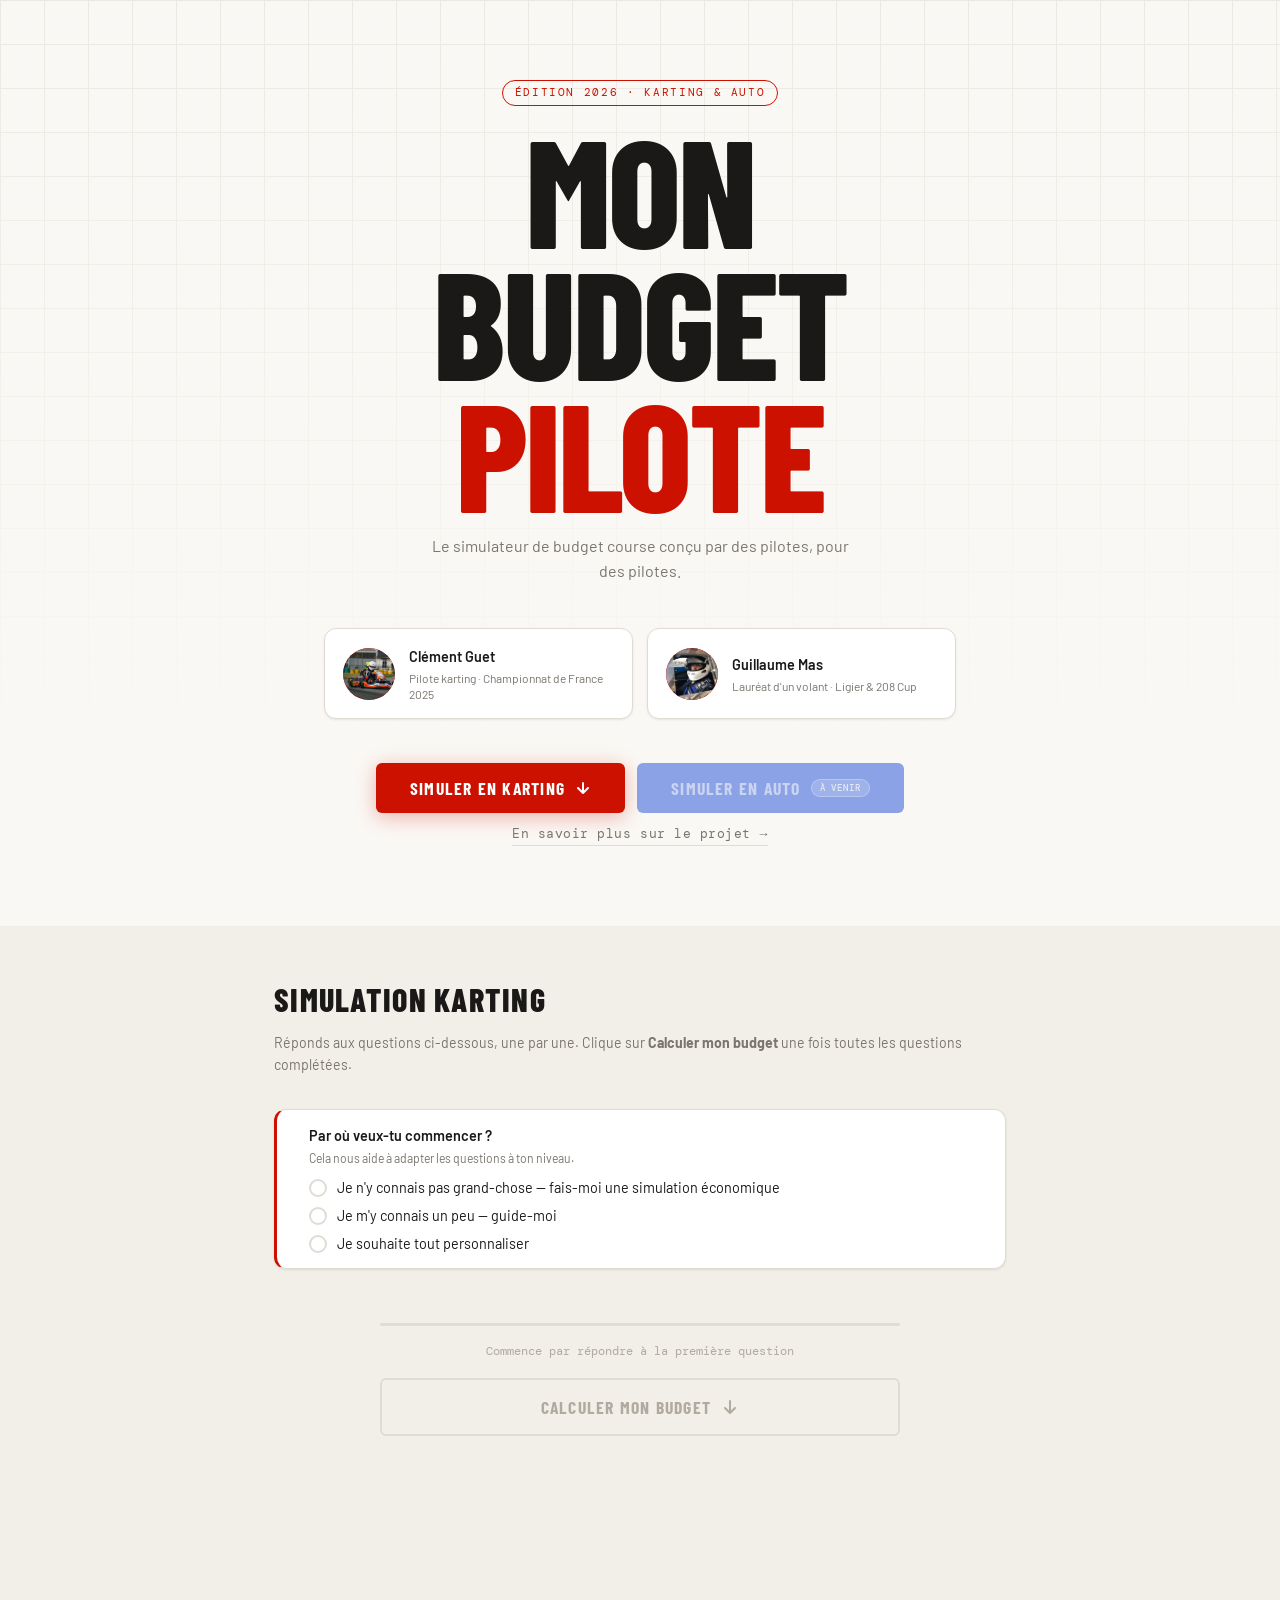
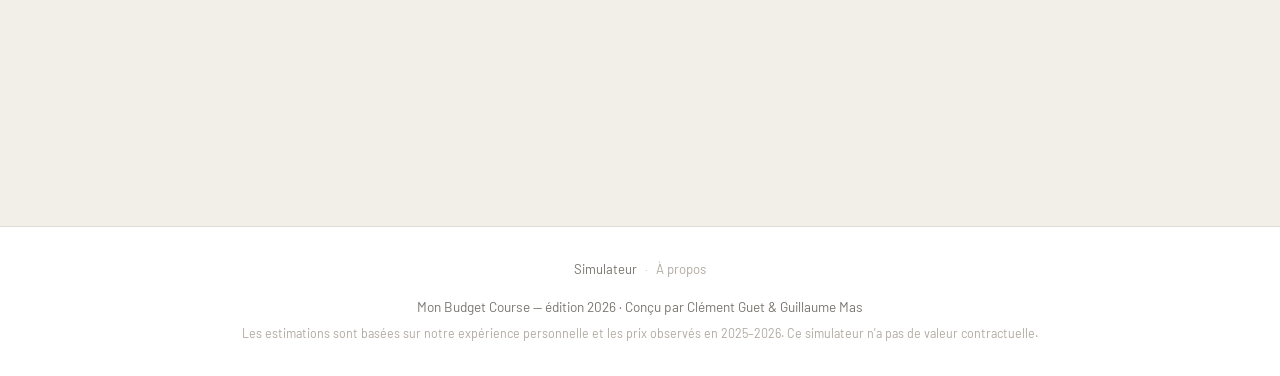
==== commit 9f1536af: "feat: Update title and header text from "Mon Budget Course" to "Mon Budget Pilote" for consistency" ====
--- a/version-editorial/index.html
+++ b/version-editorial/index.html
@@ -3,7 +3,7 @@
 <head>
   <meta charset="UTF-8" />
   <meta name="viewport" content="width=device-width, initial-scale=1.0" />
-  <title>Mon Budget Course — Simulateur karting & auto</title>
+  <title>Mon Budget Pilote — Simulateur karting & auto</title>
   <meta name="description" content="Estimez votre budget karting ou auto compétition. Un outil conçu par des pilotes, pour des pilotes." />
   <link rel="preconnect" href="https://fonts.googleapis.com" />
   <link rel="preconnect" href="https://fonts.gstatic.com" crossorigin />
@@ -50,7 +50,7 @@
 
       <div class="landing-header">
         <span class="landing-tag">Édition 2026 · Karting &amp; Auto</span>
-        <h1>Mon Budget<br /><em>Course</em></h1>
+        <h1>Mon Budget<br /><em>Pilote</em></h1>
         <p class="landing-subtitle">Le simulateur de budget course conçu par des pilotes, pour des pilotes.</p>
       </div>
 
